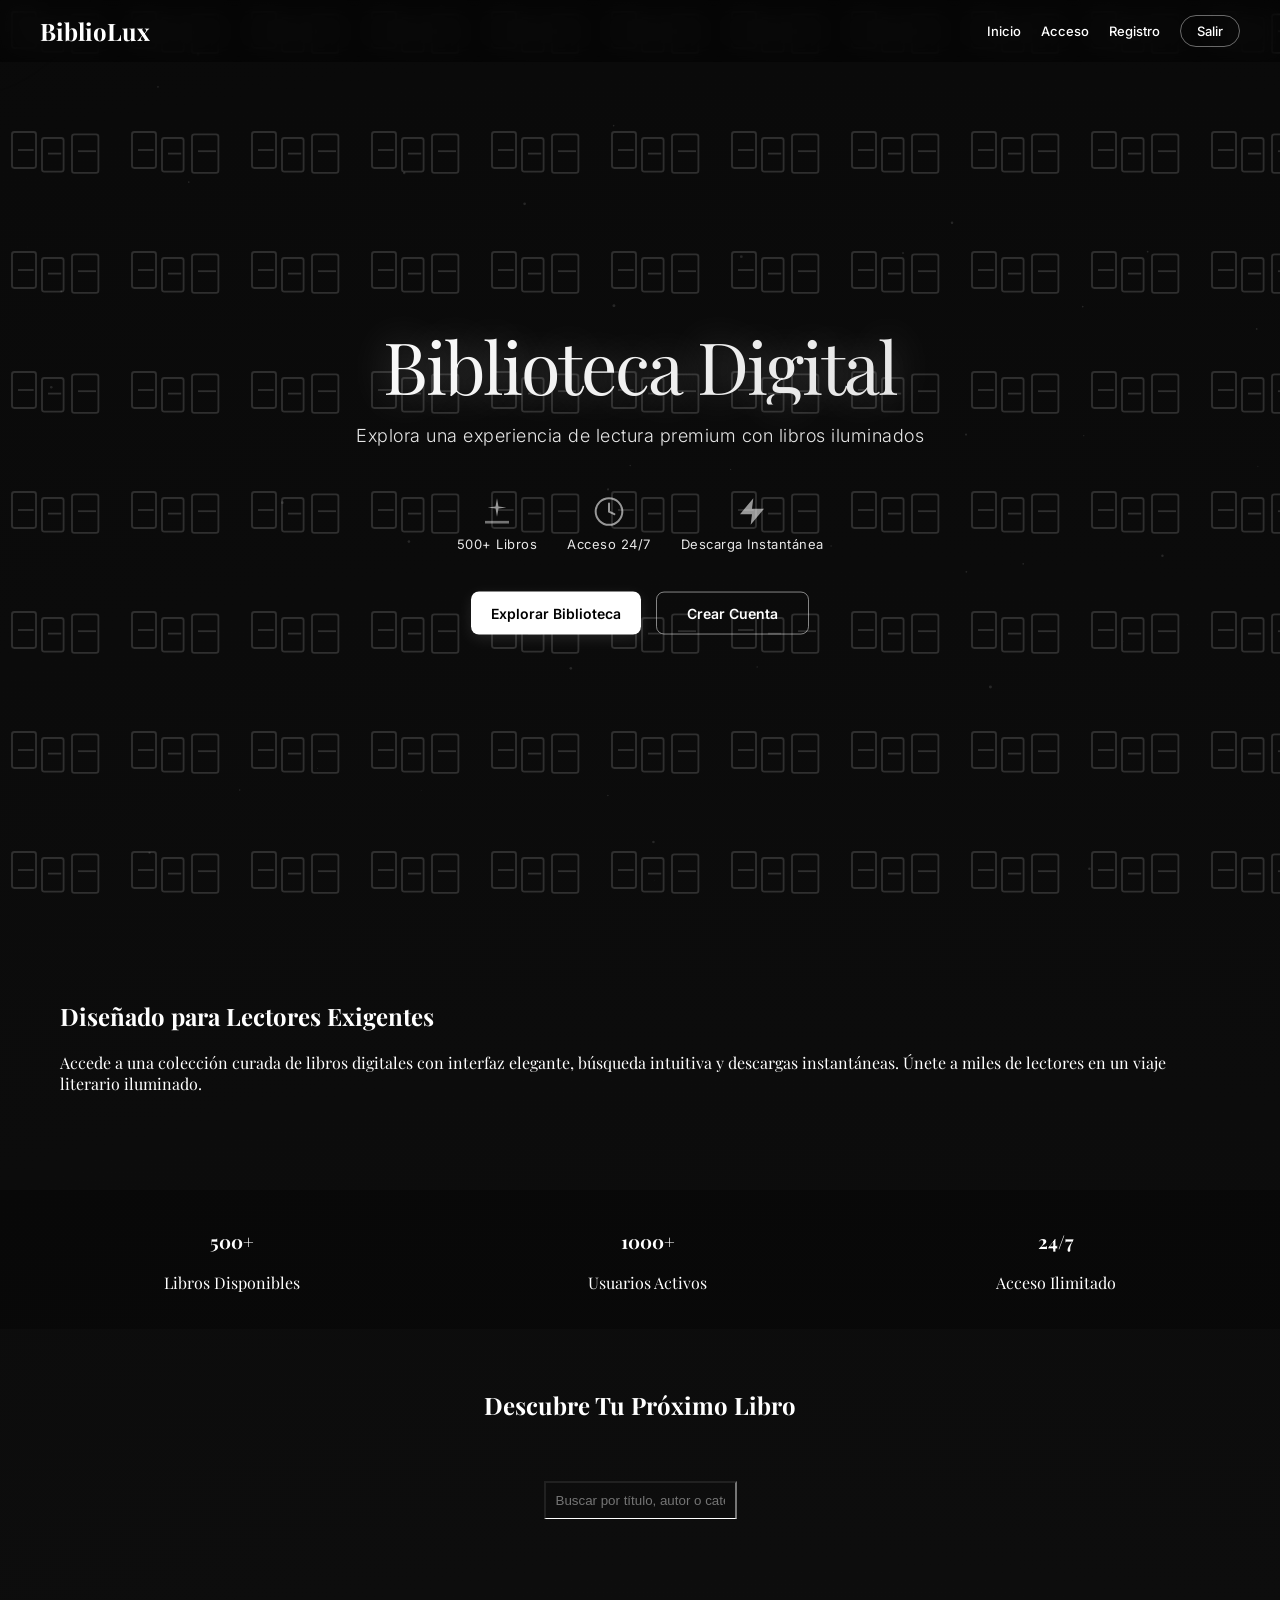
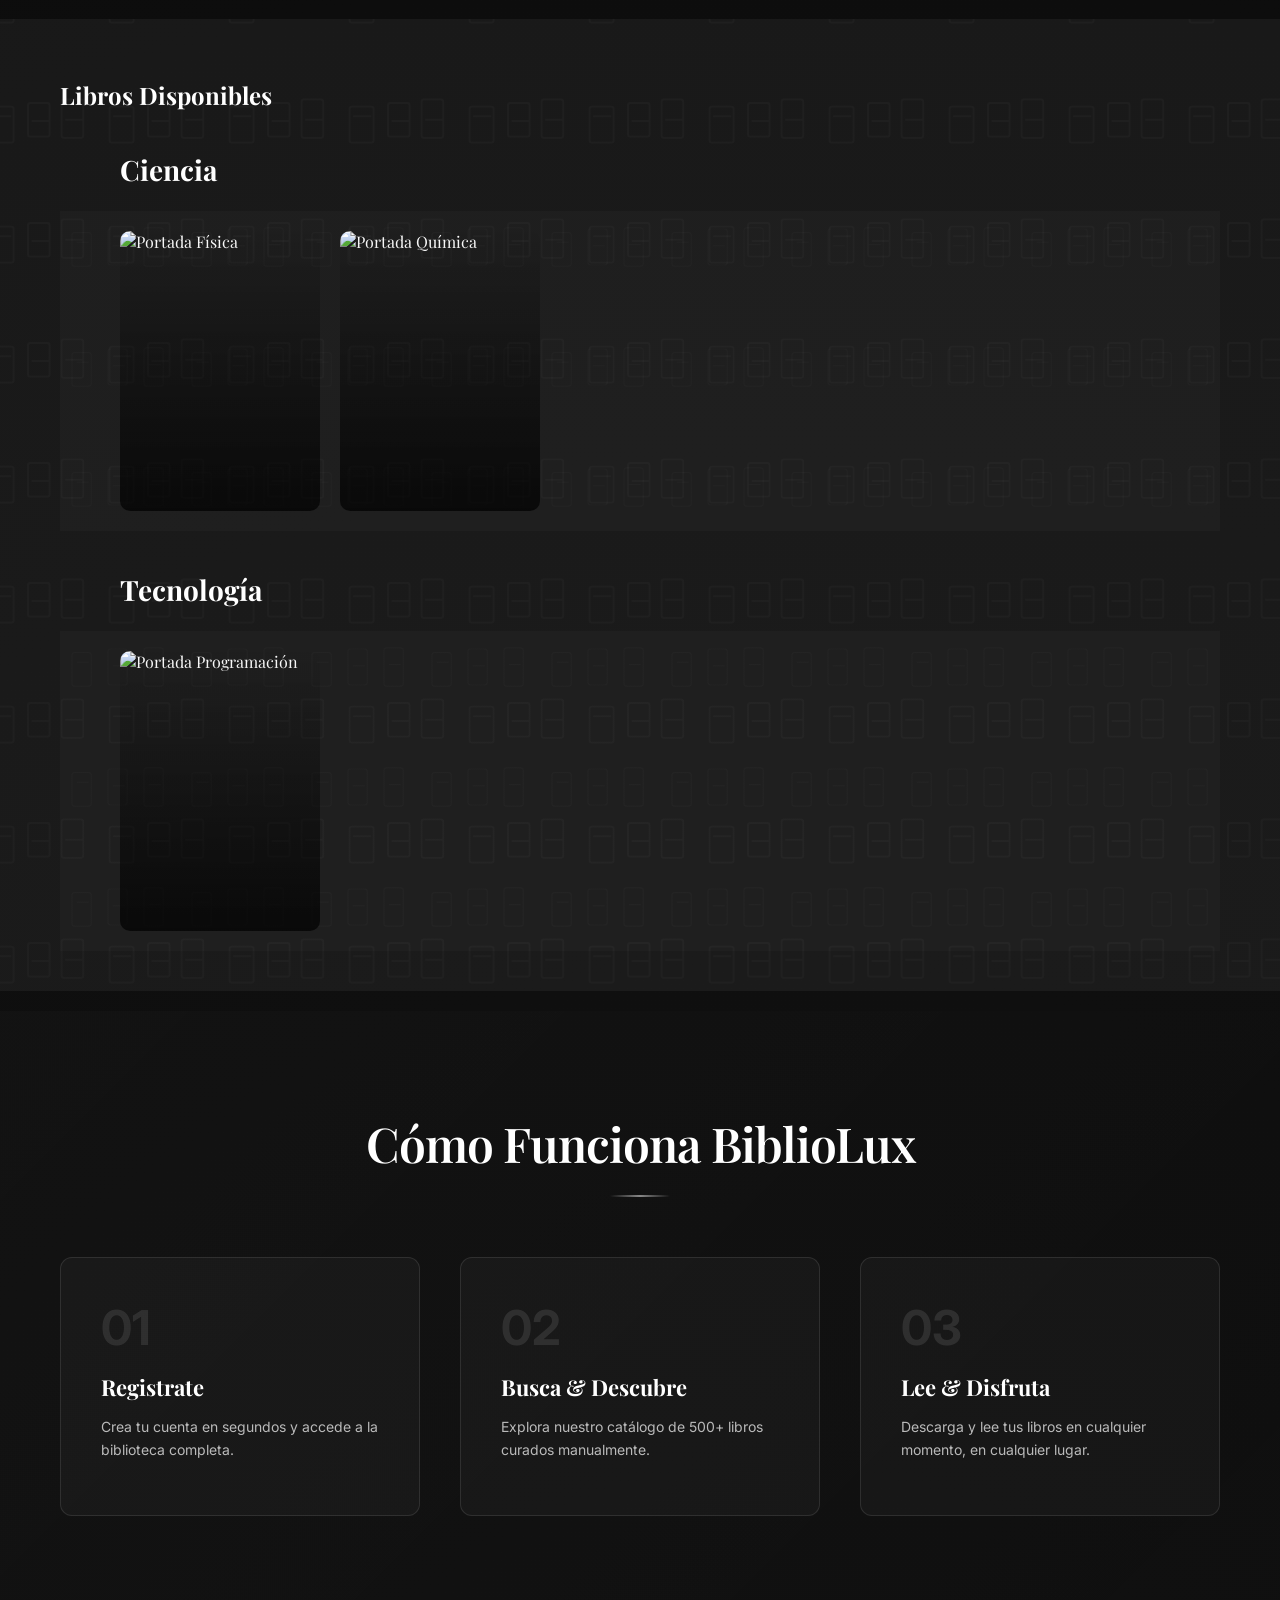
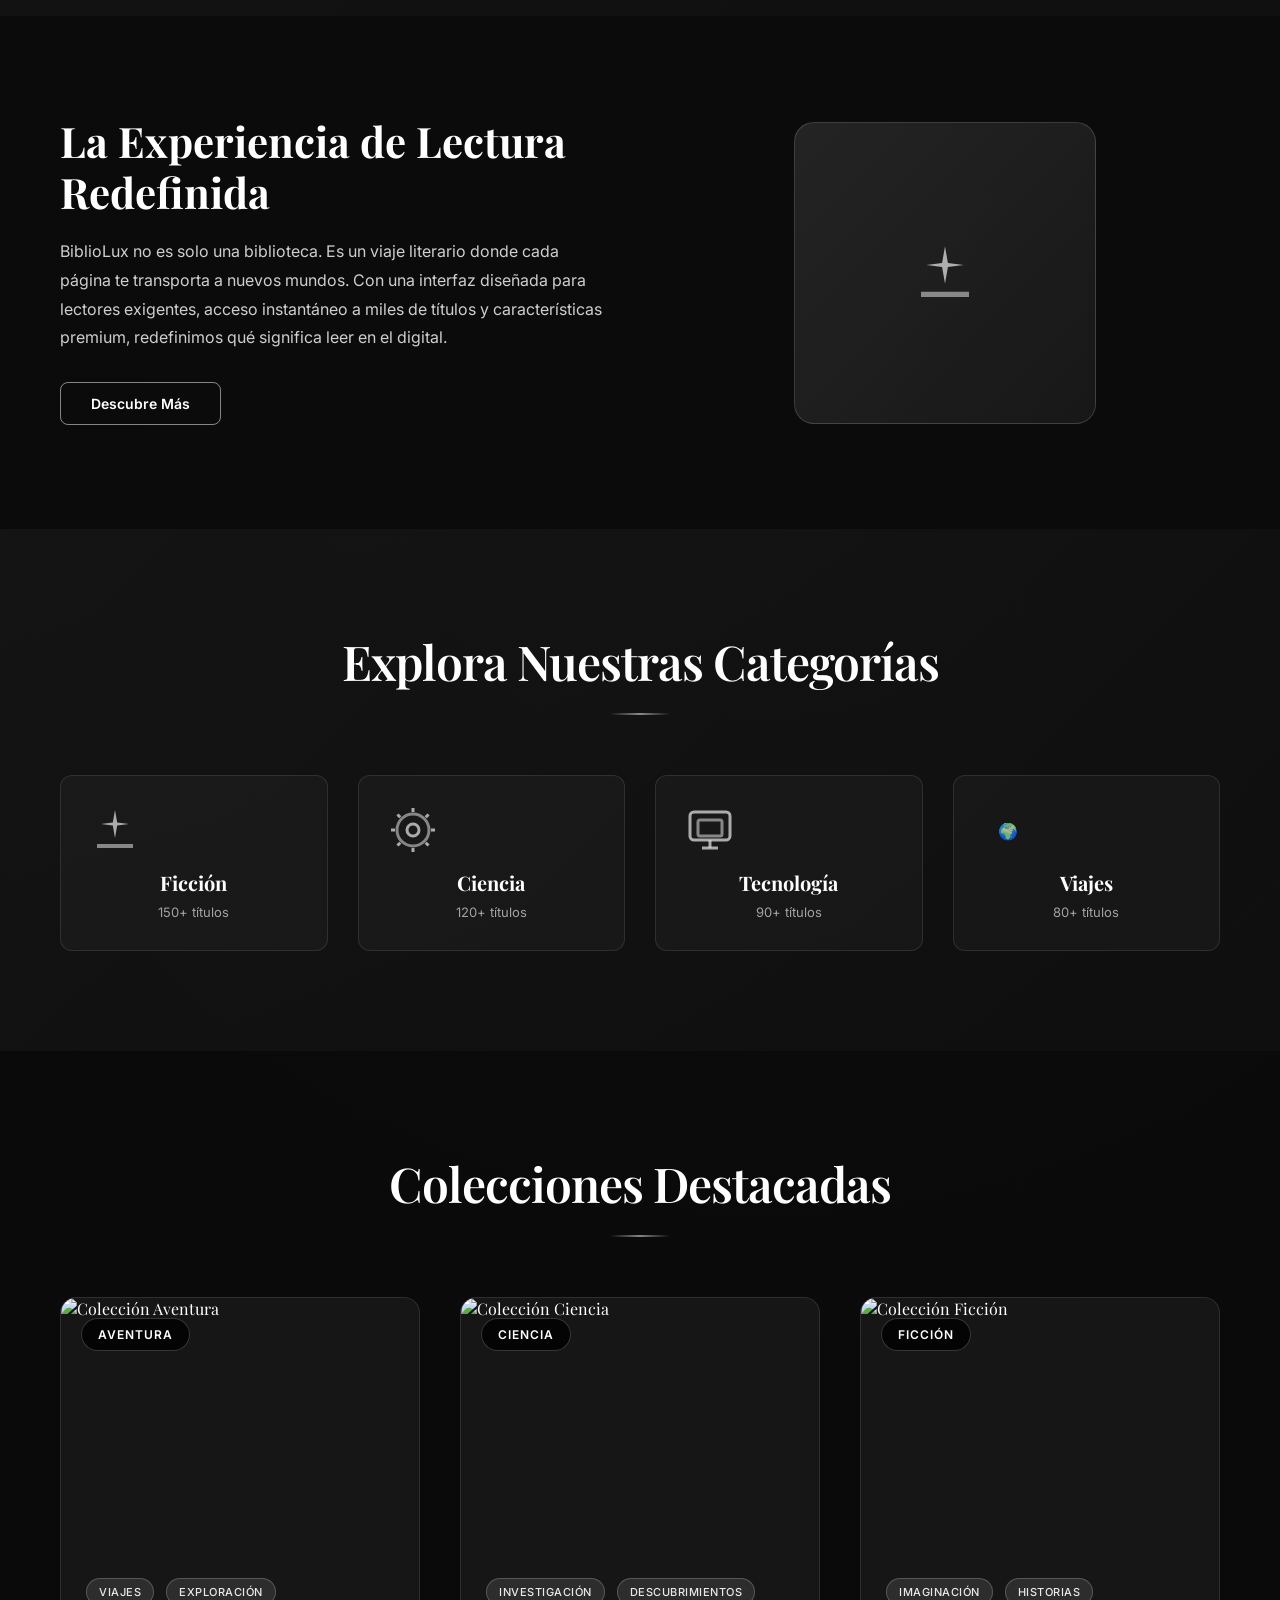
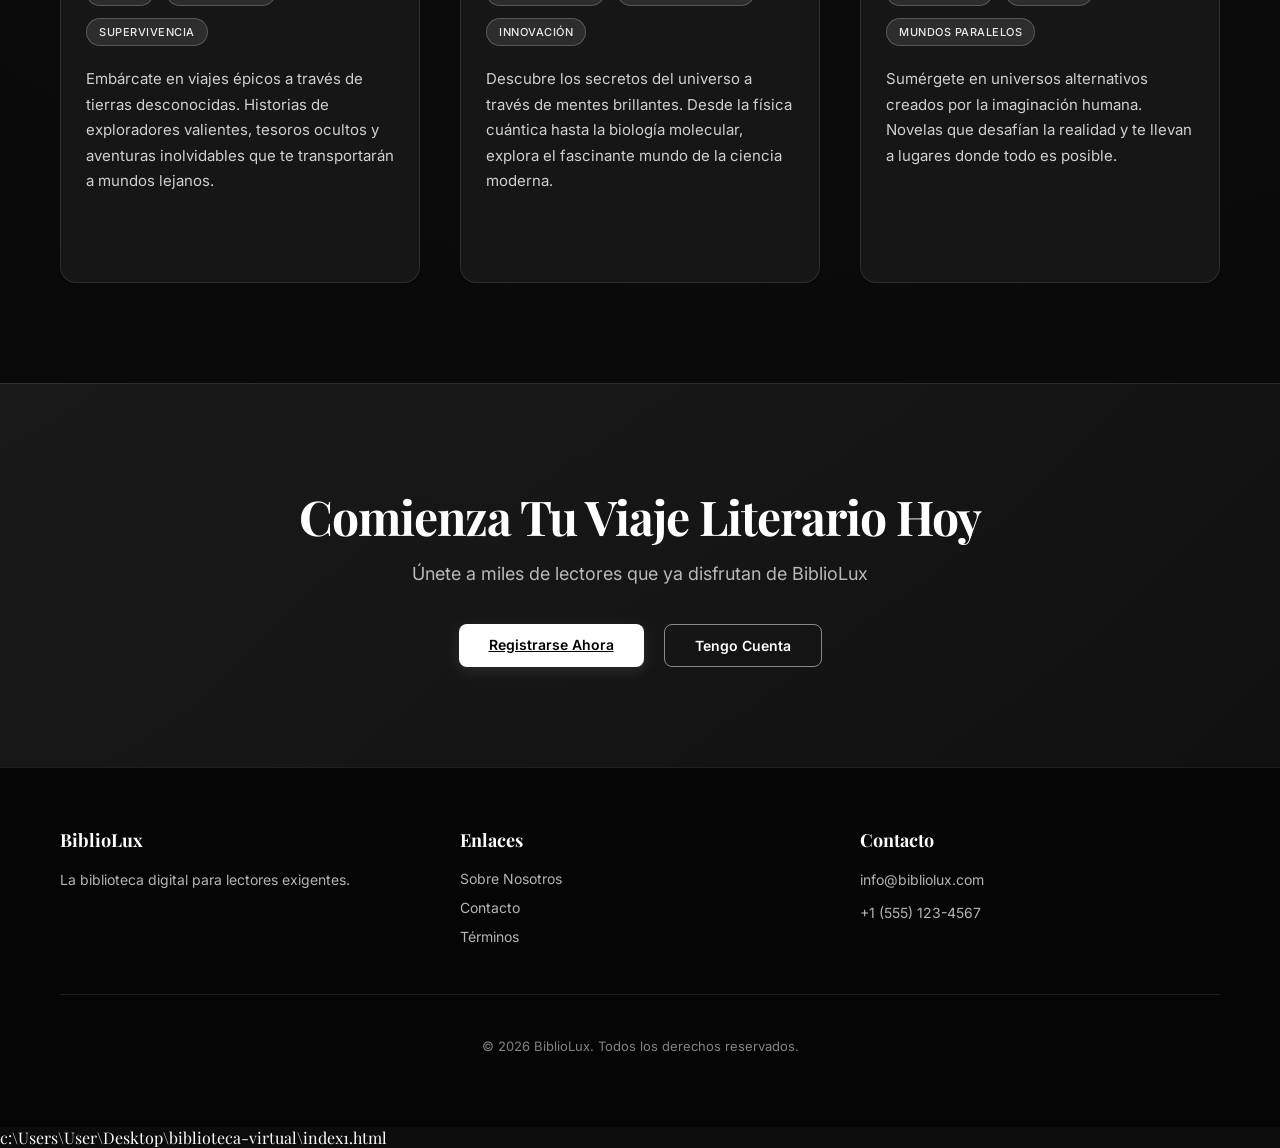
==== index.html @ e004638d "Primera versión de Bibliolux" ====
<!DOCTYPE html>
<html lang="es">
<head>
<meta charset="UTF-8">
<title>BiblioLux - Versión Alterna</title>
<link href="https://fonts.googleapis.com/css2?family=Playfair+Display:wght@400;600&family=Inter:wght@300;400;500&display=swap" rel="stylesheet">
<link rel="stylesheet" href="estilos.css">
<style>
/* Additional styles for tooltips and new elements */
.tooltip {
    position: relative;
    display: inline-block;
}
.tooltip .tooltiptext {
    visibility: hidden;
    width: 300px;
    background-color: rgba(0,0,0,0.8);
    color: #fff;
    text-align: center;
    border-radius: 6px;
    padding: 5px 10px;
    position: absolute;
    z-index: 1;
    bottom: 125%;
    left: 50%;
    margin-left: -150px;
    opacity: 0;
    transition: opacity 0.3s;
}
.tooltip:hover .tooltiptext {
    visibility: visible;
    opacity: 1;
}
.featured-books {
    position: relative;
    padding: 40px 60px;
    background: rgba(255,255,255,0.05);
    margin: 20px 0;
    overflow: hidden;
}

.featured-books::before {
    content: "";
    position: absolute;
    inset: 0;
    background-image: url('data:image/svg+xml,<svg xmlns="http://www.w3.org/2000/svg" width="100" height="100"><g opacity="0.14" fill="none" stroke="%23ffffff" stroke-width="1.5"><rect x="8" y="18" width="20" height="30" rx="2"/><rect x="40" y="15" width="18" height="28" rx="2"/><rect x="68" y="12" width="18" height="32" rx="2"/><line x1="11" y1="26" x2="26" y2="26"/><line x1="43" y1="30" x2="58" y2="30"/><line x1="71" y1="29" x2="86" y2="29"/></g></svg>');
    background-size: 120px 120px;
    background-repeat: repeat;
    background-position: center;
    filter: grayscale(100%) opacity(0.18);
    pointer-events: none;
    z-index: 0;
}

.featured-books > * {
    position: relative;
    z-index: 1;
}

.stats {
    display: flex;
    justify-content: space-around;
    padding: 20px;
    background: rgba(0,0,0,0.3);
}
.stat-item {
    text-align: center;
}
.search-section {
    padding: 40px 60px;
    text-align: center;
}
.empty-state {
    text-align: center;
    padding: 40px;
    color: #ccc;
}
</style>
</head>
<body>
    <canvas id="particles"></canvas>
    <div id="glow"></div>

    <!-- SIDEBAR IZQUIERDO -->
    <aside class="sidebar" title="Sidebar: Quick access panel for additional information and navigation. Provides easy access to key features without cluttering main content.">
        <div class="sidebar-content">
            <div class="sidebar-section">
                <h3>Información</h3>
                <ul>
                    <li><a href="#about">Sobre BiblioLux</a></li>
                    <li><a href="#categories">Categorías</a></li>
                    <li><a href="#contact">Contacto</a></li>
                </ul>
            </div>
            <div class="sidebar-section">
                <h3>Acceso Rápido</h3>
                <ul>
                    <li><a href="login.html">Iniciar Sesión</a></li>
                    <li><a href="registro.html">Registrarse</a></li>
                    <li><a href="#favorites">Mis Favoritos</a></li>
                </ul>
            </div>
            <div class="sidebar-section">
                <h3>Estadísticas</h3>
                <div class="sidebar-stats">
                    <div class="stat-mini">
                        <span class="stat-number">500+</span>
                        <span class="stat-label">Libros</span>
                    </div>
                    <div class="stat-mini">
                        <span class="stat-number">1000+</span>
                        <span class="stat-label">Usuarios</span>
                    </div>
                </div>
            </div>
        </div>
    </aside>

    <nav class="navbar" title="Navbar: Fixed navigation with blur effect for modern feel, ensuring easy access to key pages without cluttering the main content.">
        <h2>BiblioLux</h2>
        <div>
            <span id="usuarioActivo"></span>
            <a href="index1.html">Inicio</a>
            <a href="login.html">Acceso</a>
            <a href="registro.html">Registro</a>
            <button onclick="cerrarSesion()">Salir</button>
        </div>
    </nav>

    <section class="hero" title="Hero Section: Immersive video background with clear CTA to guide users downward, creating emotional connection and encouraging exploration. The dark theme evokes mystery and focus, aligning with 'book light' concept.">
        <video autoplay muted loop class="video-bg">
            <source src="https://cdn.coverr.co/videos/coverr-library-books-1573/1080p.mp4">
        </video>
        <div class="hero-content">
            <h1>Biblioteca Digital</h1>
            <p>Explora una experiencia de lectura premium con libros iluminados</p>
            
            <div class="hero-features">
                <div class="feature-item">
                    <div class="feature-icon">
                        <svg width="32" height="32" viewBox="0 0 24 24" fill="none" xmlns="http://www.w3.org/2000/svg">
                            <path d="M12 2L13.09 8.26L19 9L13.09 9.74L12 16L10.91 9.74L5 9L10.91 8.26L12 2Z" fill="white" opacity="0.8"/>
                            <path d="M3 21V19H21V21H3Z" fill="white" opacity="0.6"/>
                        </svg>
                    </div>
                    <span class="feature-text">500+ Libros</span>
                </div>
                <div class="feature-item">
                    <div class="feature-icon">
                        <svg width="32" height="32" viewBox="0 0 24 24" fill="none" xmlns="http://www.w3.org/2000/svg">
                            <circle cx="12" cy="12" r="10" stroke="white" stroke-width="1.5" opacity="0.8"/>
                            <path d="M12 6V12L16 14" stroke="white" stroke-width="1.5" stroke-linecap="round" opacity="0.8"/>
                        </svg>
                    </div>
                    <span class="feature-text">Acceso 24/7</span>
                </div>
                <div class="feature-item">
                    <div class="feature-icon">
                        <svg width="32" height="32" viewBox="0 0 24 24" fill="none" xmlns="http://www.w3.org/2000/svg">
                            <path d="M13 2L3 14H12L11 22L21 10H12L13 2Z" fill="white" opacity="0.8"/>
                        </svg>
                    </div>
                    <span class="feature-text">Descarga Instantánea</span>
                </div>
            </div>
            
            <div class="hero-actions">
                <button class="btn-primary" onclick="document.querySelector('.search-section').scrollIntoView()">Explorar Biblioteca</button>
                <a href="registro.html" class="btn-secondary">Crear Cuenta</a>
            </div>
        </div>
    </section>

    <section class="info" title="Info Section: Concise overview with benefits, using whitespace for readability. Helps users understand value proposition quickly, reducing decision friction.">
        <h2>Diseñado para Lectores Exigentes</h2>
        <p>Accede a una colección curada de libros digitales con interfaz elegante, búsqueda intuitiva y descargas instantáneas. Únete a miles de lectores en un viaje literario iluminado.</p>
    </section>

    <section class="stats" title="Stats Section: Social proof with numbers builds trust and community feel. Visual counters make the site feel active and populated, countering emptiness.">
        <div class="stat-item">
            <h3>500+</h3>
            <p>Libros Disponibles</p>
        </div>
        <div class="stat-item">
            <h3>1000+</h3>
            <p>Usuarios Activos</p>
        </div>
        <div class="stat-item">
            <h3>24/7</h3>
            <p>Acceso Ilimitado</p>
        </div>
    </section>

    <section class="search-section" title="Search Section: Prominent, centered search with placeholder encourages interaction. Real-time filtering provides immediate feedback, improving usability.">
        <h2>Descubre Tu Próximo Libro</h2>
        <input type="text" id="buscador" placeholder="Buscar por título, autor o categoría..." onkeyup="buscarLibro()">
    </section>

    <section class="featured-books" title="Featured Books: The library section is loaded dynamically, so no static cards are needed.">
        <h2>Libros Disponibles</h2>
        <div id="contenedorCategorias"></div>
    </section>

    <!-- SECCIÓN: CÓMO FUNCIONA -->
    <section class="section-how-it-works">
        <div class="section-header">
            <h2>Cómo Funciona BiblioLux</h2>
            <div class="header-line"></div>
        </div>
        <div class="steps-grid">
            <div class="step-card">
                <div class="step-number">01</div>
                <h3>Registrate</h3>
                <p>Crea tu cuenta en segundos y accede a la biblioteca completa.</p>
            </div>
            <div class="step-card">
                <div class="step-number">02</div>
                <h3>Busca & Descubre</h3>
                <p>Explora nuestro catálogo de 500+ libros curados manualmente.</p>
            </div>
            <div class="step-card">
                <div class="step-number">03</div>
                <h3>Lee & Disfruta</h3>
                <p>Descarga y lee tus libros en cualquier momento, en cualquier lugar.</p>
            </div>
        </div>
    </section>

    <!-- SECCIÓN: DESTACADO -->
    <section class="section-showcase">
        <div class="showcase-content">
            <div class="showcase-text">
                <h2>La Experiencia de Lectura Redefinida</h2>
                <p>BiblioLux no es solo una biblioteca. Es un viaje literario donde cada página te transporta a nuevos mundos. Con una interfaz diseñada para lectores exigentes, acceso instantáneo a miles de títulos y características premium, redefinimos qué significa leer en el digital.</p>
                <a href="registro.html" class="btn-secondary">Descubre Más</a>
            </div>
            <div class="showcase-visual">
                <div class="visual-card">
                    <svg width="64" height="64" viewBox="0 0 24 24" fill="none" xmlns="http://www.w3.org/2000/svg">
                        <path d="M12 2L13.09 8.26L19 9L13.09 9.74L12 16L10.91 9.74L5 9L10.91 8.26L12 2Z" fill="white" opacity="0.8"/>
                        <path d="M3 21V19H21V21H3Z" fill="white" opacity="0.6"/>
                    </svg>
                </div>
            </div>
        </div>
    </section>

    <!-- SECCIÓN: CATEGORÍAS DESTACADAS -->
    <section class="section-categories">
        <div class="section-header">
            <h2>Explora Nuestras Categorías</h2>
            <div class="header-line"></div>
        </div>
        <div class="categories-grid">
            <div class="category-card">
                <div class="category-icon">
                    <svg width="48" height="48" viewBox="0 0 24 24" fill="none" xmlns="http://www.w3.org/2000/svg">
                        <path d="M12 2L13.09 8.26L19 9L13.09 9.74L12 16L10.91 9.74L5 9L10.91 8.26L12 2Z" fill="white" opacity="0.8"/>
                        <path d="M3 21V19H21V21H3Z" fill="white" opacity="0.6"/>
                    </svg>
                </div>
                <h3>Ficción</h3>
                <p>150+ títulos</p>
            </div>
            <div class="category-card">
                <div class="category-icon">
                    <svg width="48" height="48" viewBox="0 0 24 24" fill="none" xmlns="http://www.w3.org/2000/svg">
                        <circle cx="12" cy="12" r="3" stroke="white" stroke-width="1.5" opacity="0.8"/>
                        <path d="M12 1V3M12 21V23M4.22 4.22L5.64 5.64M18.36 18.36L19.78 19.78M1 12H3M21 12H23M4.22 19.78L5.64 18.36M18.36 5.64L19.78 4.22" stroke="white" stroke-width="1.5" opacity="0.8"/>
                        <circle cx="12" cy="12" r="8" stroke="white" stroke-width="1.5" opacity="0.6"/>
                    </svg>
                </div>
                <h3>Ciencia</h3>
                <p>120+ títulos</p>
            </div>
            <div class="category-card">
                <div class="category-icon">
                    <svg width="48" height="48" viewBox="0 0 24 24" fill="none" xmlns="http://www.w3.org/2000/svg">
                        <rect x="2" y="3" width="20" height="14" rx="2" stroke="white" stroke-width="1.5" opacity="0.8"/>
                        <line x1="8" y1="21" x2="16" y2="21" stroke="white" stroke-width="1.5" opacity="0.8"/>
                        <line x1="12" y1="17" x2="12" y2="21" stroke="white" stroke-width="1.5" opacity="0.8"/>
                        <rect x="6" y="7" width="12" height="8" rx="1" stroke="white" stroke-width="1.5" opacity="0.6"/>
                    </svg>
                </div>
                <h3>Tecnología</h3>
                <p>90+ títulos</p>
            </div>
            <div class="category-card">
                <div class="category-icon">🌍</div>
                <h3>Viajes</h3>
                <p>80+ títulos</p>
            </div>
        </div>
    </section>

    <!-- SECCIÓN: COLECCIONES DESTACADAS -->
    <section class="section-collections">
        <div class="section-header">
            <h2>Colecciones Destacadas</h2>
            <div class="header-line"></div>
        </div>
        <div class="collections-grid">
            <!-- COLECCIÓN AVENTURA -->
            <div class="collection-card">
                <div class="collection-image">
                    <img src="https://images.unsplash.com/photo-1506905925346-21bda4d32df4?w=400&h=300&fit=crop&grayscale" alt="Colección Aventura">
                    <div class="collection-chip">Aventura</div>
                </div>
                <div class="collection-info">
                    <div class="collection-features">
                        <span class="feature-tag">Viajes</span>
                        <span class="feature-tag">Exploración</span>
                        <span class="feature-tag">Supervivencia</span>
                    </div>
                    <p class="collection-description">Embárcate en viajes épicos a través de tierras desconocidas. Historias de exploradores valientes, tesoros ocultos y aventuras inolvidables que te transportarán a mundos lejanos.</p>
                    <a href="#" class="collection-explore">Explora →</a>
                </div>
            </div>

            <!-- COLECCIÓN CIENCIA -->
            <div class="collection-card">
                <div class="collection-image">
                    <img src="https://images.unsplash.com/photo-1532094349884-543bc11b234d?w=400&h=300&fit=crop&grayscale" alt="Colección Ciencia">
                    <div class="collection-chip">Ciencia</div>
                </div>
                <div class="collection-info">
                    <div class="collection-features">
                        <span class="feature-tag">Investigación</span>
                        <span class="feature-tag">Descubrimientos</span>
                        <span class="feature-tag">Innovación</span>
                    </div>
                    <p class="collection-description">Descubre los secretos del universo a través de mentes brillantes. Desde la física cuántica hasta la biología molecular, explora el fascinante mundo de la ciencia moderna.</p>
                    <a href="#" class="collection-explore">Explora →</a>
                </div>
            </div>

            <!-- COLECCIÓN FICCIÓN -->
            <div class="collection-card">
                <div class="collection-image">
                    <img src="https://images.unsplash.com/photo-1481627834876-b7833e8f5570?w=400&h=300&fit=crop&grayscale" alt="Colección Ficción">
                    <div class="collection-chip">Ficción</div>
                </div>
                <div class="collection-info">
                    <div class="collection-features">
                        <span class="feature-tag">Imaginación</span>
                        <span class="feature-tag">Historias</span>
                        <span class="feature-tag">Mundos Paralelos</span>
                    </div>
                    <p class="collection-description">Sumérgete en universos alternativos creados por la imaginación humana. Novelas que desafían la realidad y te llevan a lugares donde todo es posible.</p>
                    <a href="#" class="collection-explore">Explora →</a>
                </div>
            </div>
        </div>
    </section>

    <!-- SECCIÓN: CTA FINAL -->
    <section class="section-final-cta">
        <div class="cta-content">
            <h2>Comienza Tu Viaje Literario Hoy</h2>
            <p>Únete a miles de lectores que ya disfrutan de BiblioLux</p>
            <div class="cta-buttons">
                <a href="registro.html" class="btn-primary">Registrarse Ahora</a>
                <a href="login.html" class="btn-secondary">Tengo Cuenta</a>
            </div>
        </div>
    </section>

    <!-- FOOTER -->
    <footer class="footer">
        <div class="footer-content">
            <div class="footer-section">
                <h3>BiblioLux</h3>
                <p>La biblioteca digital para lectores exigentes.</p>
            </div>
            <div class="footer-section">
                <h4>Enlaces</h4>
                <ul>
                    <li><a href="#about">Sobre Nosotros</a></li>
                    <li><a href="#contact">Contacto</a></li>
                    <li><a href="#terms">Términos</a></li>
                </ul>
            </div>
            <div class="footer-section">
                <h4>Contacto</h4>
                <p>info@bibliolux.com</p>
                <p>+1 (555) 123-4567</p>
            </div>
        </div>
        <div class="footer-bottom">
            <p>&copy; 2026 BiblioLux. Todos los derechos reservados.</p>
        </div>
    </footer>

    <script src="script.js"></script>
</body>
</html></content>
<parameter name="filePath">c:\Users\User\Desktop\biblioteca-virtual\index1.html
---- estilos.css ----
body {
    margin: 0;
    background: #000;
    color: white;
    font-family: "Playfair Display", serif;
}

/* NAV */
.navbar {
    position: fixed;
    width: 100%;
    padding: 15px 40px;
    display: flex;
    justify-content: space-between;
    align-items: center;
    background: rgba(0,0,0,0.5);
    backdrop-filter: blur(10px);
    box-sizing: border-box;
    z-index: 100;
}

.navbar h2 {
    margin: 0;
    flex-shrink: 0;
}

.navbar > div {
    display: flex;
    gap: 20px;
    align-items: center;
    flex-wrap: wrap;
    justify-content: flex-end;
}

/* Estilos para enlaces en navbar */
.navbar a {
    position: relative;
    color: white;
    text-decoration: none;
    font-size: 13px;
    font-weight: 500;
    font-family: "Inter", sans-serif;
    transition: color 0.3s ease;
    white-space: nowrap;
}

.navbar a::after {
    content: "";
    position: absolute;
    bottom: -5px;
    left: 0;
    width: 0;
    height: 1.5px;
    background: rgba(255, 255, 255, 0.8);
    transition: width 0.3s ease;
}

.navbar a:hover {
    color: #e0e0e0;
}

.navbar a:hover::after {
    width: 100%;
}

/* Estilos para botón en navbar */
.navbar button {
    position: relative;
    padding: 7px 16px;
    background: transparent;
    color: white;
    border: 1.5px solid rgba(255, 255, 255, 0.4);
    border-radius: 20px;
    font-size: 13px;
    font-weight: 500;
    font-family: "Inter", sans-serif;
    cursor: pointer;
    transition: all 0.3s ease;
    overflow: hidden;
    white-space: nowrap;
    flex-shrink: 0;
}

.navbar button::before {
    content: "";
    position: absolute;
    inset: 0;
    background: rgba(255, 255, 255, 0.08);
    transform: scaleX(0);
    transform-origin: left;
    transition: transform 0.3s ease;
    z-index: -1;
}

.navbar button:hover {
    border-color: rgba(255, 255, 255, 0.8);
    color: #fff;
    box-shadow: 0 0 15px rgba(255, 255, 255, 0.15);
}

.navbar button:hover::before {
    transform: scaleX(1);
}

.navbar button:active {
    transform: scale(0.97);
}

/* HERO */
.hero {
    height: 100vh;
    position: relative;
    overflow: hidden;
}

.hero::before {
    content: "";
    position: absolute;
    inset: 0;
    background-image: 
        url('data:image/svg+xml,<svg xmlns="http://www.w3.org/2000/svg" width="100" height="100"><g opacity="0.15" fill="none" stroke="%23ffffff" stroke-width="1.5"><rect x="10" y="10" width="20" height="30" rx="2"/><rect x="35" y="15" width="18" height="28" rx="2"/><rect x="60" y="12" width="22" height="32" rx="2"/><line x1="15" y1="25" x2="28" y2="25"/><line x1="40" y1="28" x2="51" y2="28"/><line x1="65" y1="26" x2="80" y2="26"/></g></svg>');
    background-size: 120px 120px;
    background-repeat: repeat;
    background-attachment: fixed;
    background-position: 0 0;
    pointer-events: none;
    z-index: 1;
}

.video-bg {
    width: 100%;
    height: 100%;
    object-fit: cover;
    position: relative;
    z-index: 2;
}

.hero-content {
    position: absolute;
    top: 50%;
    left: 50%;
    transform: translate(-50%, -50%);
    z-index: 3;
    text-align: center;
    width: 100%;
    max-width: 800px;
}

.hero-content h1 {
    font-size: 72px;
    font-weight: 300;
    font-family: "Playfair Display", serif;
    letter-spacing: -2px;
    line-height: 1.1;
    margin-bottom: 20px;
    background: linear-gradient(135deg, #ffffff 0%, #e0e0e0 100%);
    -webkit-background-clip: text;
    -webkit-text-fill-color: transparent;
    background-clip: text;
    text-shadow: 0 0 40px rgba(255, 255, 255, 0.3);
}

.hero-content p {
    font-size: 18px;
    font-family: "Inter", sans-serif;
    font-weight: 300;
    color: rgba(255, 255, 255, 0.9);
    letter-spacing: 0.5px;
    margin-bottom: 50px;
}

/* CARACTERÍSTICAS DEL HERO */
.hero-features {
    display: flex;
    gap: 30px;
    margin: 40px 0;
    justify-content: center;
    flex-wrap: wrap;
}

.feature-item {
    display: flex;
    flex-direction: column;
    align-items: center;
    gap: 8px;
    opacity: 0.9;
    transition: all 0.3s ease;
}

.feature-item:hover {
    opacity: 1;
    transform: translateY(-3px);
}

.feature-icon {
    width: 32px;
    height: 32px;
    display: flex;
    align-items: center;
    justify-content: center;
    opacity: 0.8;
    transition: all 0.3s ease;
}

.feature-icon svg {
    width: 100%;
    height: 100%;
}

.feature-text {
    font-size: 13px;
    font-family: "Inter", sans-serif;
    letter-spacing: 0.5px;
    white-space: nowrap;
}

/* ACCIONES DEL HERO */
.hero-actions {
    display: flex;
    gap: 15px;
    margin-top: 35px;
    justify-content: center;
    flex-wrap: wrap;
}

.btn-primary {
    position: relative;
    padding: 12px 30px;
    background: white;
    color: #000;
    border: none;
    border-radius: 8px;
    font-size: 14px;
    font-weight: 600;
    font-family: "Inter", sans-serif;
    cursor: pointer;
    transition: all 0.3s ease;
    overflow: hidden;
    box-shadow: 0 4px 15px rgba(255, 255, 255, 0.1);
}

.btn-primary::before {
    content: "";
    position: absolute;
    inset: 0;
    background: rgba(0, 0, 0, 0.05);
    transform: translateY(100%);
    transition: transform 0.3s ease;
    z-index: -1;
}

.btn-primary:hover {
    transform: translateY(-2px);
    box-shadow: 0 6px 20px rgba(255, 255, 255, 0.15);
}

.btn-primary:hover::before {
    transform: translateY(0);
}

.btn-primary:active {
    transform: translateY(0);
}

.btn-secondary {
    position: relative;
    padding: 12px 30px;
    background: transparent;
    color: white;
    border: 1.5px solid rgba(255, 255, 255, 0.5);
    border-radius: 8px;
    font-size: 14px;
    font-weight: 600;
    font-family: "Inter", sans-serif;
    text-decoration: none;
    cursor: pointer;
    transition: all 0.3s ease;
    overflow: hidden;
    display: inline-block;
}

.btn-secondary::before {
    content: "";
    position: absolute;
    inset: 0;
    background: rgba(255, 255, 255, 0.08);
    transform: scaleX(0);
    transform-origin: left;
    transition: transform 0.3s ease;
    z-index: -1;
}

.btn-secondary:hover {
    border-color: rgba(255, 255, 255, 0.9);
    color: #fff;
    box-shadow: 0 0 15px rgba(255, 255, 255, 0.15);
}

.btn-secondary:hover::before {
    transform: scaleX(1);
}

.btn-secondary:active {
    transform: scale(0.97);
}

.hero-content button {
    padding: 10px 20px;
    background: white;
    border: none;
}

/* INFO */
.info {
    padding: 80px 60px;
    position: relative;
    overflow: hidden;
}

.info::before {
    content: "";
    position: absolute;
    inset: 0;
    background-image: url('https://images.unsplash.com/photo-1454165804606-c3d57bc86b40?w=1200&h=800&fit=crop');
    background-size: cover;
    background-position: center;
    background-attachment: fixed;
    filter: grayscale(100%) opacity(0.08);
    pointer-events: none;
    z-index: 0;
}

.info > * {
    position: relative;
    z-index: 1;
}

/* BUSCADOR */
#buscador {
    margin: 40px;
    padding: 10px;
    background: none;
    border-bottom: 1px solid white;
    color: white;
}

/* FILAS */
.fila {
    display: flex;
    gap: 24px;
    padding: 20px 60px;
    overflow-x: auto;
    scroll-behavior: smooth;
    scrollbar-width: thin;
    scrollbar-color: rgba(255, 255, 255, 0.3) transparent;
    align-items: flex-start;
}

.fila::-webkit-scrollbar {
    height: 4px;
}

.fila::-webkit-scrollbar-track {
    background: transparent;
}

.fila::-webkit-scrollbar-thumb {
    background: rgba(255, 255, 255, 0.3);
    border-radius: 2px;
}

.fila::-webkit-scrollbar-thumb:hover {
    background: rgba(255, 255, 255, 0.5);
}

/* LIBROS */
.libro {
    width: 180px;
    height: 260px;
    position: relative;
    transition: 0.4s;
}

.libro img {
    width: 100%;
    height: 100%;
    object-fit: cover;
}

.libro:hover {
    transform: scale(1.2);
}

.info-libro {
    position: absolute;
    bottom: 10px;
    left: 10px;
    opacity: 0;
}

.libro:hover .info-libro {
    opacity: 1;
}

/* LOGIN */
.auth-body {
    display: flex;
    justify-content: center;
    align-items: center;
    height: 100vh;
}

.auth-box {
    width: 300px;
}

.auth-box input {
    width: 100%;
    margin: 10px 0;
    padding: 10px;
}
body {
    background: radial-gradient(circle at 30% 30%, #111, #000);
    background-size: 200% 200%;
    animation: fondo 20s infinite alternate;
}

@keyframes fondo {
    0% { background-position: 0% 50%; }
    100% { background-position: 100% 50%; }
}
.reveal {
    opacity: 0;
    transform: translateY(40px);
    transition: 1s;
}

.reveal.active {
    opacity: 1;
    transform: translateY(0);
}
.libro {
    border-radius: 12px;
    overflow: hidden;
}

.libro::after {
    content: "";
    position: absolute;
    inset: 0;
    background: linear-gradient(to top, rgba(0,0,0,0.7), transparent);
}

.fila:hover .libro {
    opacity: 0.4;
}

.fila .libro:hover {
    opacity: 1;
    transform: scale(1.2);
    z-index: 5;
}
#glow {
    position: fixed;
    width: 250px;
    height: 250px;
    border-radius: 50%;
    background: radial-gradient(circle at 30% 30%, rgba(255,255,255,0.08), rgba(255,255,255,0.02), transparent 70%);
    pointer-events: none;
    transform: translate(-50%, -50%);
    filter: blur(40px);
    opacity: 0.6;
    transition: opacity 0.3s ease;
}
#particles {
    position: fixed;
    width: 100%;
    height: 100%;
    z-index: 0;
}
/* ===== LIBROS ESTILO NETFLIX ===== */

/* TITULOS */
#contenedorCategorias h2 {
    margin-left: 60px;
    margin-top: 40px;
    font-size: 28px;
}

/* FILAS */
.fila {
    position: relative;
    display: flex;
    gap: 20px;
    padding: 20px 60px;
    overflow-x: auto;
    background: rgba(255,255,255,0.02);
}

.fila::before {
    content: "";
    position: absolute;
    inset: 0;
    background-image: url('data:image/svg+xml,<svg xmlns="http://www.w3.org/2000/svg" width="100" height="100"><g opacity="0.1" fill="none" stroke="%23ffffff" stroke-width="1"><rect x="10" y="18" width="16" height="28" rx="2"/><rect x="40" y="15" width="16" height="30" rx="2"/><rect x="70" y="14" width="16" height="32" rx="2"/><line x1="14" y1="26" x2="24" y2="26"/><line x1="44" y1="29" x2="54" y2="29"/><line x1="74" y1="28" x2="84" y2="28"/></g></svg>');
    background-size: 120px 120px;
    background-repeat: repeat;
    filter: grayscale(100%) opacity(0.2);
    z-index: 0;
    pointer-events: none;
}

.fila > * {
    position: relative;
    z-index: 1;
}

/* LIBRO */
.libro {
    width: 200px;
    height: 280px;
    position: relative;
    border-radius: 10px;
    overflow: hidden;
    flex-shrink: 0;
    transition: 0.3s;
}

/* IMAGEN */
.libro img {
    width: 100%;
    height: 100%;
    object-fit: cover;
}

/* HOVER */
.libro:hover {
    transform: scale(1.1);
}

/* INFORMACIÓN */
.info-libro {
    position: absolute;
    bottom: 0;
    left: 0;
    right: 0;
    color: white;
    padding: 18px;
    background: linear-gradient(to top, rgba(0,0,0,0.92), rgba(0,0,0,0.65), transparent);
    opacity: 0;
    transition: opacity 0.3s ease;
    display: flex;
    flex-direction: column;
    gap: 10px;
}

.book-tags {
    display: flex;
    flex-wrap: wrap;
    gap: 8px;
}

.book-tag {
    display: inline-flex;
    align-items: center;
    justify-content: center;
    padding: 4px 8px;
    border-radius: 999px;
    background: rgba(255,255,255,0.08);
    border: 1px solid rgba(255,255,255,0.15);
    font-size: 9px;
    color: rgba(255,255,255,0.92);
    font-family: "Inter", sans-serif;
    text-transform: uppercase;
    letter-spacing: 0.12em;
}

.info-libro p {
    margin: 0;
    font-size: 13px;
    font-weight: 600;
    font-family: "Inter", sans-serif;
    letter-spacing: 0.5px;
    transition: transform 0.3s ease, color 0.3s ease;
}

.book-description {
    margin: 0;
    font-size: 10px;
    color: rgba(255,255,255,0.7);
    font-family: "Inter", sans-serif;
    line-height: 1.5;
}

.book-footer {
    display: flex;
    justify-content: space-between;
    align-items: center;
    gap: 12px;
}

.explore-label {
    opacity: 0;
    transform: translateX(10px);
    font-size: 10px;
    color: rgba(255,255,255,0.75);
    font-family: "Inter", sans-serif;
    font-weight: 600;
    letter-spacing: 0.1em;
    transition: opacity 0.3s ease, transform 0.3s ease;
}

.libro:hover .info-libro p {
    transform: translateY(-2px);
    color: #e0e0e0;
}

.libro:hover .info-libro {
    opacity: 1;
}

.libro:hover .explore-label {
    opacity: 1;
    transform: translateX(0);
}

/* BOTÓN DESCARGAR */
.info-libro a {
    position: relative;
    display: inline-block;
    color: white;
    font-size: 10px;
    font-weight: 600;
    font-family: "Inter", sans-serif;
    text-decoration: none;
    text-transform: uppercase;
    letter-spacing: 1px;
    padding: 5px 10px;
    border: 1px solid rgba(255, 255, 255, 0.5);
    border-radius: 15px;
    transition: all 0.3s ease;
    overflow: hidden;
}

.info-libro a::before {
    content: "";
    position: absolute;
    inset: 0;
    background: rgba(255, 255, 255, 0.1);
    transform: scaleX(0);
    transform-origin: left;
    transition: transform 0.3s ease;
    z-index: -1;
}

.info-libro a:hover {
    border-color: rgba(255, 255, 255, 0.9);
    color: #ffffff;
    box-shadow: 0 0 12px rgba(255, 255, 255, 0.2);
}

.info-libro a:hover::before {
    transform: scaleX(1);
}

/* EMPTY STATE SECTION */
.empty-state {
    text-align: center;
    padding: 60px 40px;
    color: #ccc;
}

.empty-state h3 {
    font-size: 28px;
    font-weight: 600;
    margin: 0 0 15px 0;
    color: white;
    font-family: "Playfair Display", serif;
}

.empty-state p {
    font-size: 16px;
    margin: 0 0 25px 0;
    color: #b0b0b0;
    font-family: "Inter", sans-serif;
    max-width: 500px;
    margin-left: auto;
    margin-right: auto;
}

.empty-state a {
    position: relative;
    display: inline-block;
    padding: 10px 24px;
    background: transparent;
    color: white;
    border: 1.5px solid rgba(255, 255, 255, 0.4);
    border-radius: 20px;
    font-size: 14px;
    font-weight: 600;
    font-family: "Inter", sans-serif;
    text-decoration: none;
    text-transform: capitalize;
    letter-spacing: 0.5px;
    cursor: pointer;
    transition: all 0.3s ease;
    overflow: hidden;
}

.empty-state a::before {
    content: "";
    position: absolute;
    inset: 0;
    background: rgba(255, 255, 255, 0.08);
    transform: scaleX(0);
    transform-origin: left;
    transition: transform 0.3s ease;
    z-index: -1;
}

.empty-state a:hover {
    border-color: rgba(255, 255, 255, 0.8);
    color: #fff;
    box-shadow: 0 0 15px rgba(255, 255, 255, 0.15);
}

.empty-state a:hover::before {
    transform: scaleX(1);
}

.empty-state a:active {
    transform: scale(0.97);
}

/* NAVBAR ARRIBA DE TODO */
.navbar {
    position: fixed;
    top: 0;
    width: 100%;
    z-index: 1000;
}

/* VIDEO NO BLOQUEA CLICKS */
.video-bg {
    pointer-events: none;
}

/* PARTÍCULAS NO BLOQUEAN */
#particles {
    pointer-events: none;
}

/* GLOW NO BLOQUEA */
#glow {
    pointer-events: none;
}
/* SIDEBAR IZQUIERDO */
.sidebar {
    position: fixed;
    left: 0;
    top: 0;
    width: 280px;
    height: 100vh;
    background: rgba(0, 0, 0, 0.8);
    backdrop-filter: blur(15px);
    border-right: 1px solid rgba(255, 255, 255, 0.1);
    z-index: 50;
    transform: translateX(-100%);
    transition: transform 0.4s ease;
    overflow-y: auto;
}

.sidebar:hover {
    transform: translateX(0);
}

.sidebar-content {
    padding: 80px 20px 20px 20px;
}

.sidebar-section {
    margin-bottom: 30px;
}

.sidebar-section h3 {
    font-size: 16px;
    font-weight: 600;
    font-family: "Inter", sans-serif;
    color: white;
    margin: 0 0 15px 0;
    letter-spacing: 0.5px;
}

.sidebar-section ul {
    list-style: none;
    padding: 0;
    margin: 0;
}

.sidebar-section li {
    margin-bottom: 8px;
}

.sidebar-section a {
    color: rgba(255, 255, 255, 0.8);
    text-decoration: none;
    font-size: 14px;
    font-family: "Inter", sans-serif;
    transition: all 0.3s ease;
    display: block;
    padding: 5px 0;
}

.sidebar-section a:hover {
    color: white;
    transform: translateX(5px);
}

.sidebar-stats {
    display: flex;
    gap: 15px;
}

.stat-mini {
    text-align: center;
    flex: 1;
}

.stat-number {
    display: block;
    font-size: 20px;
    font-weight: 700;
    color: white;
    font-family: "Inter", sans-serif;
}

.stat-label {
    display: block;
    font-size: 12px;
    color: rgba(255, 255, 255, 0.7);
    font-family: "Inter", sans-serif;
    margin-top: 2px;
}

.auth-body {
    margin: 0;
    height: 100vh;
    background: radial-gradient(circle at center, #111, #000);
    display: flex;
    justify-content: center;
    align-items: center;
    font-family: "Inter", sans-serif;
}

/* CONTENEDOR */
.auth-container {
    width: 100%;
    display: flex;
    justify-content: center;
}

/* CAJA */
.auth-box.apple {
    width: 320px;
    padding: 40px;
    background: rgba(255,255,255,0.05);
    backdrop-filter: blur(20px);
    border-radius: 20px;
    text-align: center;
    box-shadow: 0 20px 60px rgba(0,0,0,0.5);
    animation: aparecer 1s ease;
}

/* ANIMACIÓN */
@keyframes aparecer {
    from {
        opacity: 0;
        transform: translateY(30px);
    }
    to {
        opacity: 1;
        transform: translateY(0);
    }
}

/* TITULOS */
.auth-box h2 {
    font-family: "Playfair Display", serif;
    margin-bottom: 5px;
}

.auth-box p {
    color: #aaa;
    font-size: 14px;
    margin-bottom: 20px;
}

/* INPUTS */
.auth-box input {
    width: 100%;
    padding: 12px;
    margin: 10px 0;
    background: rgba(255,255,255,0.08);
    border: none;
    border-radius: 10px;
    color: white;
    outline: none;
    transition: 0.3s;
}

/* EFECTO FOCUS */
.auth-box input:focus {
    background: rgba(255,255,255,0.15);
}

/* BOTÓN */
.auth-box button {
    width: 100%;
    padding: 12px;
    margin-top: 15px;
    border: none;
    border-radius: 10px;
    background: white;
    color: black;
    font-weight: bold;
    cursor: pointer;
    transition: 0.3s;
}

/* HOVER BOTÓN */
.auth-box button:hover {
    background: #ddd;
}

/* LINKS */
.auth-box a {
    display: block;
    margin-top: 10px;
    color: #ccc;
    font-size: 13px;
    text-decoration: none;
}

.auth-box a:hover {
    color: white;
}
/* ===== APPLE PRO MAX ===== */

/* INPUT GROUP */
.input-group {
    position: relative;
    margin: 20px 0;
}

/* INPUT */
.input-group input {
    width: 100%;
    padding: 14px 10px;
    background: rgba(255,255,255,0.08);
    border: none;
    border-radius: 10px;
    color: white;
    outline: none;
    font-size: 14px;
}

/* LABEL */
.input-group label {
    position: absolute;
    left: 10px;
    top: 14px;
    color: #aaa;
    font-size: 13px;
    pointer-events: none;
    transition: 0.3s;
}

/* EFECTO FLOTANTE */
.input-group input:focus + label,
.input-group input:valid + label {
    top: -8px;
    font-size: 11px;
    color: #fff;
}

/* MENSAJE */
#mensaje {
    margin-top: 10px;
    font-size: 13px;
    opacity: 0;
    transition: 0.4s;
}

/* ERROR */
.error {
    color: #ff4d4d;
    opacity: 1 !important;
}

/* SUCCESS */
.success {
    color: #4dff88;
    opacity: 1 !important;
}

/* BOTÓN ANIMACIÓN */
.auth-box button {
    transform: scale(1);
}

.auth-box button:active {
    transform: scale(0.95);
}

/* TRANSICIÓN PÁGINA */
body {
    animation: fadeIn 0.8s ease;
}

@keyframes fadeIn {
    from { opacity: 0; }
    to { opacity: 1; }
}

/* ===== NUEVAS SECCIONES INSPIRADAS EN PORSCHE ===== */

/* ENCABEZADO DE SECCIÓN */
.section-header {
    text-align: center;
    margin-bottom: 60px;
}

.section-header h2 {
    font-size: 48px;
    font-weight: 600;
    margin: 0 0 20px 0;
    font-family: "Playfair Display", serif;
    letter-spacing: -1px;
}

.header-line {
    width: 60px;
    height: 2px;
    background: linear-gradient(90deg, transparent, rgba(255,255,255,0.5), transparent);
    margin: 0 auto;
}

/* SECCIÓN: CÓMO FUNCIONA */
.section-how-it-works {
    padding: 100px 60px;
    background: linear-gradient(135deg, rgba(255,255,255,0.02), transparent);
    position: relative;
    overflow: hidden;
}

.section-how-it-works::before {
    content: "";
    position: absolute;
    inset: 0;
    background-image: url('https://images.unsplash.com/photo-150784272343-583f20270319?w=1200&h=800&fit=crop');
    background-size: cover;
    background-position: center;
    background-attachment: fixed;
    filter: grayscale(100%) opacity(0.08);
    pointer-events: none;
    z-index: 0;
}

.section-how-it-works > * {
    position: relative;
    z-index: 1;
}

.steps-grid {
    display: grid;
    grid-template-columns: repeat(auto-fit, minmax(250px, 1fr));
    gap: 40px;
}

.step-card {
    padding: 40px;
    border: 1px solid rgba(255,255,255,0.1);
    border-radius: 12px;
    background: rgba(255,255,255,0.03);
    transition: all 0.4s ease;
    position: relative;
}

.step-card:hover {
    border-color: rgba(255,255,255,0.3);
    background: rgba(255,255,255,0.08);
    transform: translateY(-8px);
}

.step-number {
    font-size: 48px;
    font-weight: 700;
    color: rgba(255,255,255,0.1);
    font-family: "Inter", sans-serif;
    margin-bottom: 15px;
    transition: color 0.3s ease;
}

.step-card:hover .step-number {
    color: rgba(255,255,255,0.2);
}

.step-card h3 {
    font-size: 22px;
    margin: 15px 0 12px 0;
    font-family: "Playfair Display", serif;
}

.step-card p {
    font-size: 14px;
    color: rgba(255,255,255,0.7);
    font-family: "Inter", sans-serif;
    line-height: 1.6;
}

/* SECCIÓN: SHOWCASE */
.section-showcase {
    padding: 100px 60px;
    background: rgba(0,0,0,0.3);
    position: relative;
    overflow: hidden;
}

.section-showcase::before {
    content: "";
    position: absolute;
    inset: 0;
    background-image: url('https://images.unsplash.com/photo-1507842217343-583f20270319?w=1200&h=800&fit=crop');
    background-size: cover;
    background-position: center;
    background-attachment: fixed;
    filter: grayscale(100%) opacity(0.06);
    pointer-events: none;
    z-index: 0;
}

.section-showcase > * {
    position: relative;
    z-index: 1;
}

.showcase-content {
    display: grid;
    grid-template-columns: 1fr 1fr;
    gap: 60px;
    align-items: center;
}

.showcase-text h2 {
    font-size: 42px;
    margin: 0 0 20px 0;
    font-family: "Playfair Display", serif;
    line-height: 1.2;
}

.showcase-text p {
    font-size: 16px;
    color: rgba(255,255,255,0.8);
    font-family: "Inter", sans-serif;
    line-height: 1.8;
    margin: 0 0 30px 0;
}

.showcase-visual {
    display: flex;
    justify-content: center;
    align-items: center;
}

.visual-card {
    width: 300px;
    height: 300px;
    border-radius: 20px;
    background: linear-gradient(135deg, rgba(255,255,255,0.1), rgba(255,255,255,0.05));
    border: 1px solid rgba(255,255,255,0.15);
    display: flex;
    align-items: center;
    justify-content: center;
    transition: all 0.4s ease;
}

.visual-card svg {
    opacity: 0.8;
    transition: opacity 0.3s ease;
}

.visual-card:hover {
    transform: scale(1.05) rotateY(5deg);
    border-color: rgba(255,255,255,0.3);
}

.visual-card:hover svg {
    opacity: 1;
}

/* SECCIÓN: CATEGORÍAS */
.section-categories {
    padding: 100px 60px;
    background: linear-gradient(135deg, rgba(255,255,255,0.02), transparent);
    position: relative;
    overflow: hidden;
}

.section-categories::before {
    content: "";
    position: absolute;
    inset: 0;
    background-image: url('https://images.unsplash.com/photo-1524995997946-a1c2e315a42f?w=1200&h=800&fit=crop');
    background-size: cover;
    background-position: center;
    background-attachment: fixed;
    filter: grayscale(100%) opacity(0.08);
    pointer-events: none;
    z-index: 0;
}

.section-categories > * {
    position: relative;
    z-index: 1;
}

.categories-grid {
    display: grid;
    grid-template-columns: repeat(auto-fit, minmax(200px, 1fr));
    gap: 30px;
}

.category-card {
    padding: 30px;
    border: 1px solid rgba(255,255,255,0.1);
    border-radius: 12px;
    background: rgba(255,255,255,0.03);
    text-align: center;
    transition: all 0.3s ease;
    cursor: pointer;
}

.category-card:hover {
    border-color: rgba(255,255,255,0.3);
    background: rgba(255,255,255,0.08);
    transform: translateY(-6px);
}

.category-icon {
    width: 48px;
    height: 48px;
    display: flex;
    align-items: center;
    justify-content: center;
    margin-bottom: 15px;
    transition: transform 0.3s ease;
    opacity: 0.8;
}

.category-icon svg {
    width: 100%;
    height: 100%;
}

.category-card:hover .category-icon {
    transform: scale(1.15);
    opacity: 1;
}

.category-card h3 {
    font-size: 20px;
    margin: 0 0 8px 0;
    font-family: "Playfair Display", serif;
}

.category-card p {
    font-size: 13px;
    color: rgba(255,255,255,0.6);
    font-family: "Inter", sans-serif;
    margin: 0;
}

/* SECCIÓN: TESTIMONIOS */
.section-testimonials {
    padding: 100px 60px;
    background: rgba(0,0,0,0.3);
    position: relative;
    overflow: hidden;
}

.section-testimonials::before {
    content: "";
    position: absolute;
    inset: 0;
    background-image: url('https://images.unsplash.com/photo-1507842217343-583f20270319?w=1200&h=800&fit=crop');
    background-size: cover;
    background-position: center;
    background-attachment: fixed;
    filter: grayscale(100%) opacity(0.05);
    pointer-events: none;
    z-index: 0;
}

.section-testimonials > * {
    position: relative;
    z-index: 1;
}

.testimonials-grid {
    display: grid;
    grid-template-columns: repeat(auto-fit, minmax(300px, 1fr));
    gap: 40px;
}

.testimonial-card {
    padding: 40px;
    border: 1px solid rgba(255,255,255,0.1);
    border-radius: 12px;
    background: rgba(255,255,255,0.03);
    transition: all 0.3s ease;
}

.testimonial-card:hover {
    border-color: rgba(255,255,255,0.2);
    background: rgba(255,255,255,0.08);
}

.testimonial-card p {
    font-size: 16px;
    font-family: "Inter", sans-serif;
    color: rgba(255,255,255,0.9);
    margin: 0 0 15px 0;
    line-height: 1.7;
    font-style: italic;
}

.testimonial-author {
    font-size: 13px;
    color: rgba(255,255,255,0.6);
    font-family: "Inter", sans-serif;
}

/* SECCIÓN: CTA FINAL */
.section-final-cta {
    padding: 100px 60px;
    text-align: center;
    background: linear-gradient(135deg, rgba(255,255,255,0.05), rgba(255,255,255,0.02));
    border-top: 1px solid rgba(255,255,255,0.1);
    position: relative;
    overflow: hidden;
}

.section-final-cta::before {
    content: "";
    position: absolute;
    inset: 0;
    background-image: url('https://images.unsplash.com/photo-1456318019849-d20f83f1c3ff?w=1200&h=800&fit=crop');
    background-size: cover;
    background-position: center;
    background-attachment: fixed;
    filter: grayscale(100%) opacity(0.07);
    pointer-events: none;
    z-index: 0;
}

.section-final-cta > * {
    position: relative;
    z-index: 1;
}

.cta-content h2 {
    font-size: 48px;
    margin: 0 0 15px 0;
    font-family: "Playfair Display", serif;
    letter-spacing: -1px;
}

.cta-content p {
    font-size: 18px;
    color: rgba(255,255,255,0.7);
    font-family: "Inter", sans-serif;
    margin: 0 0 40px 0;
}

.cta-buttons {
    display: flex;
    gap: 20px;
    justify-content: center;
    flex-wrap: wrap;
}

/* FOOTER */
.footer {
    background: rgba(0,0,0,0.6);
    border-top: 1px solid rgba(255,255,255,0.1);
    padding: 60px;
}

.footer-content {
    display: grid;
    grid-template-columns: repeat(auto-fit, minmax(250px, 1fr));
    gap: 40px;
    margin-bottom: 40px;
}

.footer-section h3,
.footer-section h4 {
    font-family: "Playfair Display", serif;
    font-size: 18px;
    margin: 0 0 15px 0;
}

.footer-section p {
    font-size: 14px;
    color: rgba(255,255,255,0.7);
    font-family: "Inter", sans-serif;
    line-height: 1.8;
    margin: 0 0 8px 0;
}

.footer-section ul {
    list-style: none;
    padding: 0;
    margin: 0;
}

.footer-section li {
    margin-bottom: 8px;
}

.footer-section a {
    color: rgba(255,255,255,0.7);
    text-decoration: none;
    font-family: "Inter", sans-serif;
    font-size: 14px;
    transition: color 0.3s ease;
}

.footer-section a:hover {
    color: white;
}

.footer-bottom {
    text-align: center;
    padding-top: 30px;
    border-top: 1px solid rgba(255,255,255,0.1);
    font-size: 13px;
    color: rgba(255,255,255,0.5);
    font-family: "Inter", sans-serif;
}

/* SECCIÓN: COLECCIONES */
.section-collections {
    padding: 100px 60px;
    background: rgba(0,0,0,0.3);
}

.collections-grid {
    display: grid;
    grid-template-columns: repeat(auto-fit, minmax(350px, 1fr));
    gap: 40px;
}

.collection-card {
    border-radius: 16px;
    overflow: hidden;
    background: rgba(255,255,255,0.05);
    border: 1px solid rgba(255,255,255,0.1);
    transition: all 0.4s ease;
    position: relative;
}

.collection-card:hover {
    transform: translateY(-8px);
    border-color: rgba(255,255,255,0.2);
    box-shadow: 0 20px 40px rgba(0,0,0,0.3);
}

.collection-image {
    position: relative;
    width: 100%;
    height: 250px;
    overflow: hidden;
}

.collection-image img {
    width: 100%;
    height: 100%;
    object-fit: cover;
    display: block;
    transition: transform 0.4s ease;
}

.collection-card:hover .collection-image img {
    transform: scale(1.05);
}

.collection-chip {
    position: absolute;
    top: 20px;
    left: 20px;
    background: rgba(0,0,0,0.8);
    color: white;
    padding: 8px 16px;
    border-radius: 20px;
    font-size: 12px;
    font-weight: 600;
    font-family: "Inter", sans-serif;
    text-transform: uppercase;
    letter-spacing: 1px;
    backdrop-filter: blur(10px);
    border: 1px solid rgba(255,255,255,0.2);
}

.collection-info {
    padding: 30px 25px;
    position: relative;
}

.collection-features {
    display: flex;
    gap: 12px;
    margin-bottom: 20px;
    flex-wrap: wrap;
}

.feature-tag {
    background: rgba(255,255,255,0.1);
    color: rgba(255,255,255,0.9);
    padding: 6px 12px;
    border-radius: 16px;
    font-size: 11px;
    font-weight: 500;
    font-family: "Inter", sans-serif;
    text-transform: uppercase;
    letter-spacing: 0.5px;
    border: 1px solid rgba(255,255,255,0.2);
}

.collection-description {
    font-size: 15px;
    color: rgba(255,255,255,0.8);
    font-family: "Inter", sans-serif;
    line-height: 1.7;
    margin: 0 0 25px 0;
}

.collection-explore {
    position: relative;
    font-size: 14px;
    font-weight: 600;
    font-family: "Inter", sans-serif;
    text-transform: uppercase;
    letter-spacing: 1px;
    color: white;
    text-decoration: none;
    display: inline-flex;
    align-items: center;
    gap: 8px;
    opacity: 0;
    transform: translateX(-10px);
    transition: all 0.3s ease;
    padding: 8px 0;
}

.collection-card:hover .collection-explore {
    opacity: 1;
    transform: translateX(0);
}

.collection-explore::after {
    content: "";
    position: absolute;
    bottom: 0;
    left: 0;
    width: 0;
    height: 1px;
    background: white;
    transition: width 0.3s ease;
}

.collection-card:hover .collection-explore::after {
    width: 100%;
}

/* RESPONSIVE: HERO */
@media (max-width: 768px) {
    .hero-content h1 {
        font-size: 48px;
        letter-spacing: -1px;
    }

    .hero-content p {
        font-size: 16px;
    }

    .hero-features {
        gap: 20px;
    }

    .feature-icon {
        width: 28px;
        height: 28px;
    }

    .feature-icon svg {
        width: 24px;
        height: 24px;
    }
}
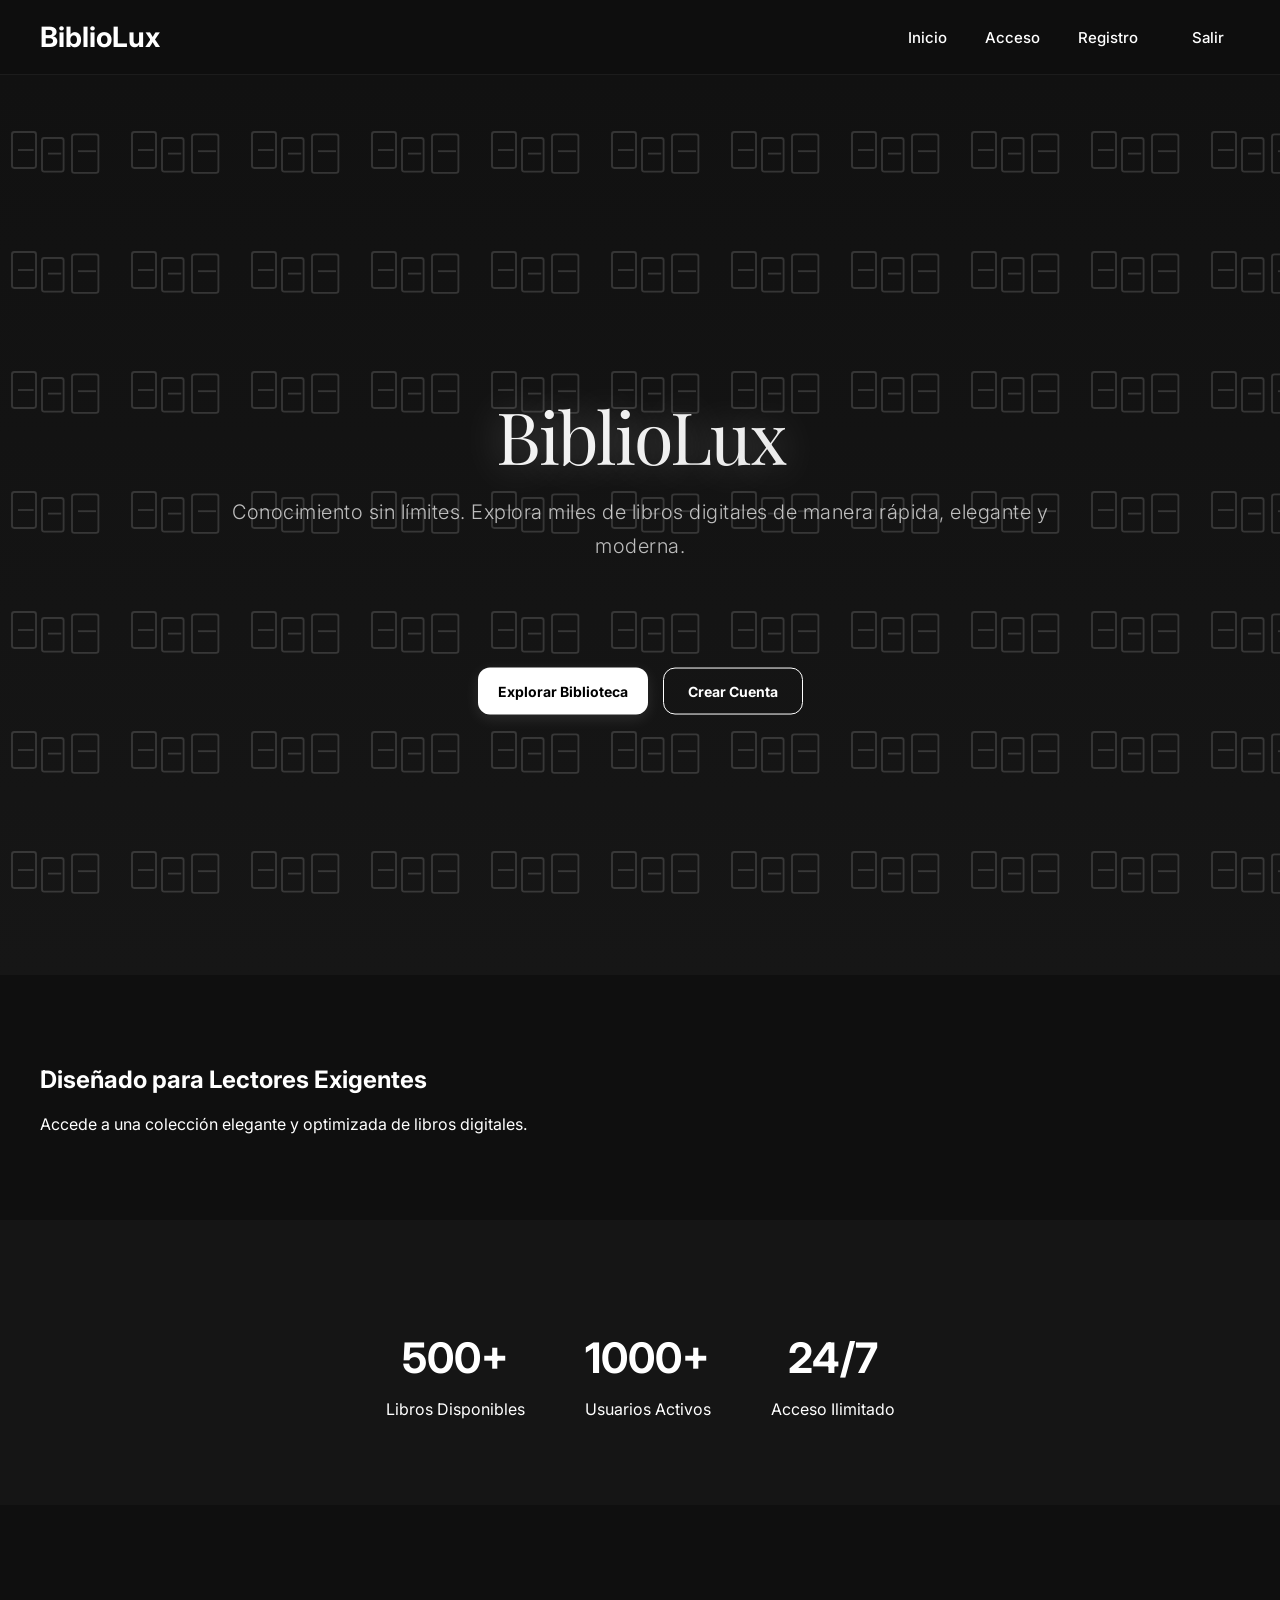
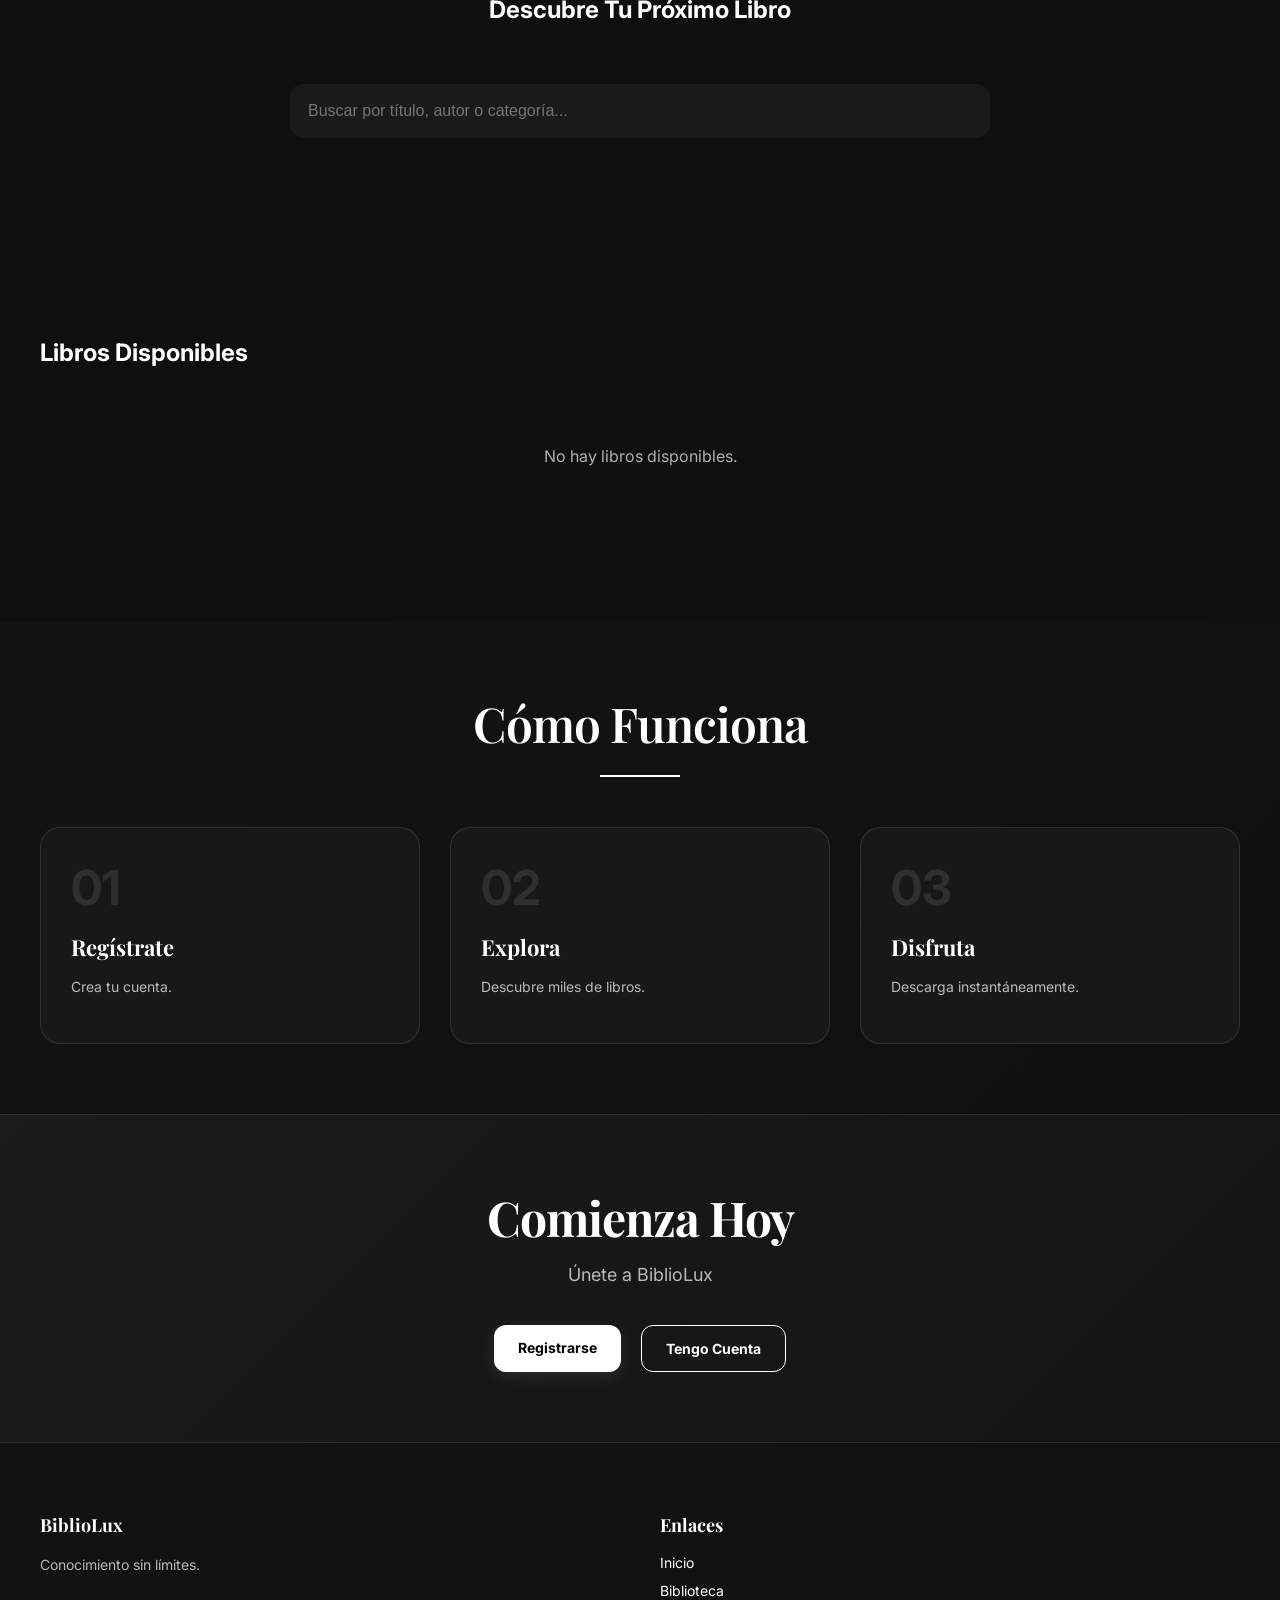
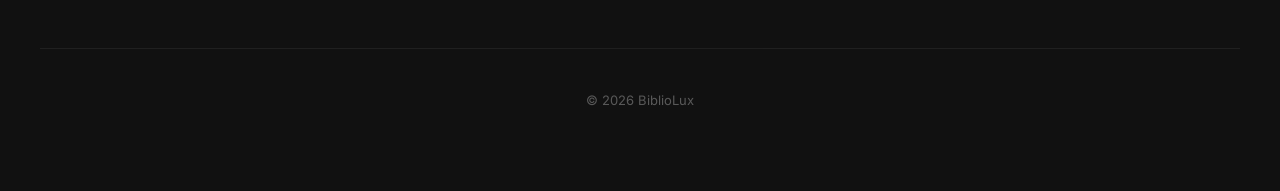
==== commit a4abd6ca: "Arreglo categorías" ====
--- a/index.html
+++ b/index.html
@@ -2,396 +2,743 @@
 <html lang="es">
 <head>
 <meta charset="UTF-8">
-<title>BiblioLux - Versión Alterna</title>
+<title>BiblioLux</title>
+
 <link href="https://fonts.googleapis.com/css2?family=Playfair+Display:wght@400;600&family=Inter:wght@300;400;500&display=swap" rel="stylesheet">
 <link rel="stylesheet" href="estilos.css">
+
 <style>
-/* Additional styles for tooltips and new elements */
-.tooltip {
-    position: relative;
-    display: inline-block;
-}
-.tooltip .tooltiptext {
-    visibility: hidden;
-    width: 300px;
-    background-color: rgba(0,0,0,0.8);
-    color: #fff;
-    text-align: center;
-    border-radius: 6px;
-    padding: 5px 10px;
-    position: absolute;
-    z-index: 1;
-    bottom: 125%;
-    left: 50%;
-    margin-left: -150px;
-    opacity: 0;
-    transition: opacity 0.3s;
-}
-.tooltip:hover .tooltiptext {
-    visibility: visible;
-    opacity: 1;
-}
-.featured-books {
-    position: relative;
-    padding: 40px 60px;
-    background: rgba(255,255,255,0.05);
-    margin: 20px 0;
-    overflow: hidden;
-}
-
-.featured-books::before {
-    content: "";
-    position: absolute;
-    inset: 0;
-    background-image: url('data:image/svg+xml,<svg xmlns="http://www.w3.org/2000/svg" width="100" height="100"><g opacity="0.14" fill="none" stroke="%23ffffff" stroke-width="1.5"><rect x="8" y="18" width="20" height="30" rx="2"/><rect x="40" y="15" width="18" height="28" rx="2"/><rect x="68" y="12" width="18" height="32" rx="2"/><line x1="11" y1="26" x2="26" y2="26"/><line x1="43" y1="30" x2="58" y2="30"/><line x1="71" y1="29" x2="86" y2="29"/></g></svg>');
-    background-size: 120px 120px;
-    background-repeat: repeat;
-    background-position: center;
-    filter: grayscale(100%) opacity(0.18);
-    pointer-events: none;
-    z-index: 0;
-}
-
-.featured-books > * {
-    position: relative;
-    z-index: 1;
-}
-
-.stats {
-    display: flex;
-    justify-content: space-around;
-    padding: 20px;
-    background: rgba(0,0,0,0.3);
-}
-.stat-item {
-    text-align: center;
-}
-.search-section {
-    padding: 40px 60px;
-    text-align: center;
-}
-.empty-state {
-    text-align: center;
-    padding: 40px;
-    color: #ccc;
-}
+
+/* =========================
+OPTIMIZACIÓN GENERAL
+========================= */
+
+*{
+    box-sizing:border-box;
+}
+
+html{
+    scroll-behavior:smooth;
+}
+
+body{
+    margin:0;
+    background:#0f0f0f;
+    color:white;
+    font-family:'Inter',sans-serif;
+    overflow-x:hidden;
+}
+
+/* =========================
+QUITADO:
+- VIDEO
+- PARTÍCULAS
+- GLOW
+========================= */
+
+.hero{
+    min-height:85vh;
+    display:flex;
+    align-items:center;
+    justify-content:center;
+    text-align:center;
+    padding:80px 20px;
+    background:
+    linear-gradient(
+        180deg,
+        #111111 0%,
+        #161616 100%
+    );
+}
+
+.hero-content{
+    max-width:900px;
+}
+
+.hero h1{
+    font-size:72px;
+    margin-bottom:20px;
+    font-family:
+    'Playfair Display',
+    serif;
+}
+
+.hero p{
+    font-size:20px;
+    opacity:0.8;
+    line-height:1.7;
+}
+
+/* =========================
+NAVBAR
+========================= */
+
+.navbar{
+    position:sticky;
+    top:0;
+    z-index:1000;
+
+    display:flex;
+    justify-content:space-between;
+    align-items:center;
+
+    padding:20px 40px;
+
+    background:
+    rgba(15,15,15,0.95);
+
+    backdrop-filter:blur(10px);
+
+    border-bottom:
+    1px solid rgba(255,255,255,0.06);
+}
+
+.navbar h2{
+    margin:0;
+    font-size:28px;
+}
+
+.navbar a,
+.navbar button{
+
+    color:white;
+    text-decoration:none;
+    margin-left:18px;
+
+    background:none;
+    border:none;
+
+    cursor:pointer;
+
+    font-size:15px;
+}
+
+.navbar button:hover,
+.navbar a:hover{
+    opacity:0.7;
+}
+
+/* =========================
+SIDEBAR
+========================= */
+
+.sidebar{
+    display:none;
+}
+
+/* =========================
+SECCIONES
+========================= */
+
+.info,
+.stats,
+.search-section,
+.featured-books,
+.section-how-it-works,
+.section-showcase,
+.section-categories,
+.section-collections,
+.section-final-cta,
+.footer{
+
+    padding:70px 40px;
+}
+
+/* =========================
+SEARCH
+========================= */
+
+.search-section{
+    text-align:center;
+}
+
+#buscador{
+
+    width:100%;
+    max-width:700px;
+
+    padding:18px;
+
+    border:none;
+    border-radius:14px;
+
+    background:#1a1a1a;
+    color:white;
+
+    font-size:16px;
+
+    outline:none;
+}
+
+/* =========================
+LIBROS
+========================= */
+
+.fila{
+
+    display:grid;
+
+    grid-template-columns:
+    repeat(auto-fill,minmax(180px,1fr));
+
+    gap:24px;
+
+    margin-top:30px;
+}
+
+.libro{
+
+    background:#181818;
+
+    border-radius:18px;
+
+    overflow:hidden;
+
+    transition:0.3s;
+}
+
+.libro:hover{
+    transform:translateY(-5px);
+}
+
+.libro img{
+
+    width:100%;
+    height:270px;
+
+    object-fit:cover;
+
+    display:block;
+}
+
+.info-libro{
+    padding:18px;
+}
+
+.info-libro p{
+    min-height:50px;
+    margin-bottom:15px;
+}
+
+.info-libro a{
+
+    display:inline-block;
+
+    padding:10px 16px;
+
+    border-radius:10px;
+
+    background:white;
+    color:black;
+
+    text-decoration:none;
+    font-weight:bold;
+}
+
+/* =========================
+BOTÓN
+========================= */
+
+.btn-primary,
+.btn-secondary,
+.ver-mas-btn{
+
+    display:inline-block;
+
+    padding:14px 24px;
+
+    border-radius:12px;
+
+    text-decoration:none;
+
+    font-weight:bold;
+
+    transition:0.3s;
+
+    cursor:pointer;
+}
+
+.btn-primary{
+
+    background:white;
+    color:black;
+}
+
+.btn-secondary{
+
+    border:1px solid white;
+    color:white;
+}
+
+.btn-primary:hover,
+.btn-secondary:hover,
+.ver-mas-btn:hover{
+
+    opacity:0.8;
+}
+
+/* =========================
+STATS
+========================= */
+
+.stats{
+
+    display:flex;
+    justify-content:center;
+    gap:60px;
+
+    text-align:center;
+
+    background:#151515;
+}
+
+.stat-item h3{
+    font-size:42px;
+    margin-bottom:10px;
+}
+
+/* =========================
+SECCIONES MODERNAS
+========================= */
+
+.section-header{
+    text-align:center;
+    margin-bottom:50px;
+}
+
+.header-line{
+
+    width:80px;
+    height:2px;
+
+    background:white;
+
+    margin:20px auto;
+}
+
+.steps-grid,
+.categories-grid,
+.collections-grid{
+
+    display:grid;
+
+    gap:30px;
+}
+
+.steps-grid{
+
+    grid-template-columns:
+    repeat(auto-fit,minmax(220px,1fr));
+}
+
+.categories-grid{
+
+    grid-template-columns:
+    repeat(auto-fit,minmax(200px,1fr));
+}
+
+.collections-grid{
+
+    grid-template-columns:
+    repeat(auto-fit,minmax(320px,1fr));
+}
+
+.step-card,
+.category-card,
+.collection-card{
+
+    background:#181818;
+
+    border-radius:20px;
+
+    padding:30px;
+}
+
+.collection-card img{
+    display:none;
+}
+
+/* =========================
+FOOTER
+========================= */
+
+.footer{
+
+    background:#111111;
+}
+
+.footer-content{
+
+    display:grid;
+
+    grid-template-columns:
+    repeat(auto-fit,minmax(220px,1fr));
+
+    gap:40px;
+}
+
+.footer ul{
+    list-style:none;
+    padding:0;
+}
+
+.footer a{
+    color:white;
+    text-decoration:none;
+}
+
+.footer-bottom{
+    margin-top:40px;
+    text-align:center;
+    opacity:0.6;
+}
+
+/* =========================
+RESPONSIVE
+========================= */
+
+@media(max-width:768px){
+
+    .hero h1{
+        font-size:48px;
+    }
+
+    .navbar{
+
+        flex-direction:column;
+        gap:15px;
+    }
+
+    .stats{
+
+        flex-direction:column;
+        gap:30px;
+    }
+}
+
 </style>
 </head>
+
 <body>
-    <canvas id="particles"></canvas>
-    <div id="glow"></div>
-
-    <!-- SIDEBAR IZQUIERDO -->
-    <aside class="sidebar" title="Sidebar: Quick access panel for additional information and navigation. Provides easy access to key features without cluttering main content.">
-        <div class="sidebar-content">
-            <div class="sidebar-section">
-                <h3>Información</h3>
-                <ul>
-                    <li><a href="#about">Sobre BiblioLux</a></li>
-                    <li><a href="#categories">Categorías</a></li>
-                    <li><a href="#contact">Contacto</a></li>
-                </ul>
+
+<!-- NAVBAR -->
+
+<nav class="navbar">
+
+    <h2>BiblioLux</h2>
+
+    <div>
+
+        <span id="usuarioActivo"></span>
+
+        <a href="index1.html">
+            Inicio
+        </a>
+
+        <a href="login.html">
+            Acceso
+        </a>
+
+        <a href="registro.html">
+            Registro
+        </a>
+
+        <button onclick="cerrarSesion()">
+            Salir
+        </button>
+
+    </div>
+
+</nav>
+
+<!-- HERO -->
+
+<section class="hero">
+
+    <div class="hero-content">
+
+        <h1>
+            BiblioLux
+        </h1>
+
+        <p>
+
+            Conocimiento sin límites.
+            Explora miles de libros
+            digitales de manera rápida,
+            elegante y moderna.
+
+        </p>
+
+        <br>
+
+        <div class="hero-actions">
+
+            <button
+            class="btn-primary"
+            onclick="document.querySelector('.search-section').scrollIntoView()">
+
+                Explorar Biblioteca
+
+            </button>
+
+            <a href="registro.html"
+            class="btn-secondary">
+
+                Crear Cuenta
+
+            </a>
+
+        </div>
+
+    </div>
+
+</section>
+
+<!-- INFO -->
+
+<section class="info">
+
+    <h2>
+        Diseñado para Lectores Exigentes
+    </h2>
+
+    <p>
+
+        Accede a una colección
+        elegante y optimizada
+        de libros digitales.
+
+    </p>
+
+</section>
+
+<!-- STATS -->
+
+<section class="stats">
+
+    <div class="stat-item">
+
+        <h3>500+</h3>
+
+        <p>
+            Libros Disponibles
+        </p>
+
+    </div>
+
+    <div class="stat-item">
+
+        <h3>1000+</h3>
+
+        <p>
+            Usuarios Activos
+        </p>
+
+    </div>
+
+    <div class="stat-item">
+
+        <h3>24/7</h3>
+
+        <p>
+            Acceso Ilimitado
+        </p>
+
+    </div>
+
+</section>
+
+<!-- SEARCH -->
+
+<section class="search-section">
+
+    <h2>
+        Descubre Tu Próximo Libro
+    </h2>
+
+    <input
+    type="text"
+    id="buscador"
+
+    placeholder=
+    "Buscar por título, autor o categoría..."
+
+    onkeyup="buscarLibro()">
+
+</section>
+
+<!-- LIBROS -->
+
+<section class="featured-books">
+
+    <h2>
+        Libros Disponibles
+    </h2>
+
+    <div id="contenedorCategorias"></div>
+
+</section>
+
+<!-- HOW -->
+
+<section class="section-how-it-works">
+
+    <div class="section-header">
+
+        <h2>
+            Cómo Funciona
+        </h2>
+
+        <div class="header-line"></div>
+
+    </div>
+
+    <div class="steps-grid">
+
+        <div class="step-card">
+
+            <div class="step-number">
+                01
             </div>
-            <div class="sidebar-section">
-                <h3>Acceso Rápido</h3>
-                <ul>
-                    <li><a href="login.html">Iniciar Sesión</a></li>
-                    <li><a href="registro.html">Registrarse</a></li>
-                    <li><a href="#favorites">Mis Favoritos</a></li>
-                </ul>
+
+            <h3>
+                Regístrate
+            </h3>
+
+            <p>
+                Crea tu cuenta.
+            </p>
+
+        </div>
+
+        <div class="step-card">
+
+            <div class="step-number">
+                02
             </div>
-            <div class="sidebar-section">
-                <h3>Estadísticas</h3>
-                <div class="sidebar-stats">
-                    <div class="stat-mini">
-                        <span class="stat-number">500+</span>
-                        <span class="stat-label">Libros</span>
-                    </div>
-                    <div class="stat-mini">
-                        <span class="stat-number">1000+</span>
-                        <span class="stat-label">Usuarios</span>
-                    </div>
-                </div>
+
+            <h3>
+                Explora
+            </h3>
+
+            <p>
+                Descubre miles de libros.
+            </p>
+
+        </div>
+
+        <div class="step-card">
+
+            <div class="step-number">
+                03
             </div>
+
+            <h3>
+                Disfruta
+            </h3>
+
+            <p>
+                Descarga instantáneamente.
+            </p>
+
         </div>
-    </aside>
-
-    <nav class="navbar" title="Navbar: Fixed navigation with blur effect for modern feel, ensuring easy access to key pages without cluttering the main content.">
-        <h2>BiblioLux</h2>
-        <div>
-            <span id="usuarioActivo"></span>
-            <a href="index1.html">Inicio</a>
-            <a href="login.html">Acceso</a>
-            <a href="registro.html">Registro</a>
-            <button onclick="cerrarSesion()">Salir</button>
+
+    </div>
+
+</section>
+
+<!-- CTA -->
+
+<section class="section-final-cta">
+
+    <div class="cta-content">
+
+        <h2>
+            Comienza Hoy
+        </h2>
+
+        <p>
+            Únete a BiblioLux
+        </p>
+
+        <div class="cta-buttons">
+
+            <a href="registro.html"
+            class="btn-primary">
+
+                Registrarse
+
+            </a>
+
+            <a href="login.html"
+            class="btn-secondary">
+
+                Tengo Cuenta
+
+            </a>
+
         </div>
-    </nav>
-
-    <section class="hero" title="Hero Section: Immersive video background with clear CTA to guide users downward, creating emotional connection and encouraging exploration. The dark theme evokes mystery and focus, aligning with 'book light' concept.">
-        <video autoplay muted loop class="video-bg">
-            <source src="https://cdn.coverr.co/videos/coverr-library-books-1573/1080p.mp4">
-        </video>
-        <div class="hero-content">
-            <h1>Biblioteca Digital</h1>
-            <p>Explora una experiencia de lectura premium con libros iluminados</p>
-            
-            <div class="hero-features">
-                <div class="feature-item">
-                    <div class="feature-icon">
-                        <svg width="32" height="32" viewBox="0 0 24 24" fill="none" xmlns="http://www.w3.org/2000/svg">
-                            <path d="M12 2L13.09 8.26L19 9L13.09 9.74L12 16L10.91 9.74L5 9L10.91 8.26L12 2Z" fill="white" opacity="0.8"/>
-                            <path d="M3 21V19H21V21H3Z" fill="white" opacity="0.6"/>
-                        </svg>
-                    </div>
-                    <span class="feature-text">500+ Libros</span>
-                </div>
-                <div class="feature-item">
-                    <div class="feature-icon">
-                        <svg width="32" height="32" viewBox="0 0 24 24" fill="none" xmlns="http://www.w3.org/2000/svg">
-                            <circle cx="12" cy="12" r="10" stroke="white" stroke-width="1.5" opacity="0.8"/>
-                            <path d="M12 6V12L16 14" stroke="white" stroke-width="1.5" stroke-linecap="round" opacity="0.8"/>
-                        </svg>
-                    </div>
-                    <span class="feature-text">Acceso 24/7</span>
-                </div>
-                <div class="feature-item">
-                    <div class="feature-icon">
-                        <svg width="32" height="32" viewBox="0 0 24 24" fill="none" xmlns="http://www.w3.org/2000/svg">
-                            <path d="M13 2L3 14H12L11 22L21 10H12L13 2Z" fill="white" opacity="0.8"/>
-                        </svg>
-                    </div>
-                    <span class="feature-text">Descarga Instantánea</span>
-                </div>
-            </div>
-            
-            <div class="hero-actions">
-                <button class="btn-primary" onclick="document.querySelector('.search-section').scrollIntoView()">Explorar Biblioteca</button>
-                <a href="registro.html" class="btn-secondary">Crear Cuenta</a>
-            </div>
+
+    </div>
+
+</section>
+
+<!-- FOOTER -->
+
+<footer class="footer">
+
+    <div class="footer-content">
+
+        <div class="footer-section">
+
+            <h3>
+                BiblioLux
+            </h3>
+
+            <p>
+                Conocimiento sin límites.
+            </p>
+
         </div>
-    </section>
-
-    <section class="info" title="Info Section: Concise overview with benefits, using whitespace for readability. Helps users understand value proposition quickly, reducing decision friction.">
-        <h2>Diseñado para Lectores Exigentes</h2>
-        <p>Accede a una colección curada de libros digitales con interfaz elegante, búsqueda intuitiva y descargas instantáneas. Únete a miles de lectores en un viaje literario iluminado.</p>
-    </section>
-
-    <section class="stats" title="Stats Section: Social proof with numbers builds trust and community feel. Visual counters make the site feel active and populated, countering emptiness.">
-        <div class="stat-item">
-            <h3>500+</h3>
-            <p>Libros Disponibles</p>
+
+        <div class="footer-section">
+
+            <h4>
+                Enlaces
+            </h4>
+
+            <ul>
+
+                <li>
+                    <a href="#">
+                        Inicio
+                    </a>
+                </li>
+
+                <li>
+                    <a href="#">
+                        Biblioteca
+                    </a>
+                </li>
+
+            </ul>
+
         </div>
-        <div class="stat-item">
-            <h3>1000+</h3>
-            <p>Usuarios Activos</p>
-        </div>
-        <div class="stat-item">
-            <h3>24/7</h3>
-            <p>Acceso Ilimitado</p>
-        </div>
-    </section>
-
-    <section class="search-section" title="Search Section: Prominent, centered search with placeholder encourages interaction. Real-time filtering provides immediate feedback, improving usability.">
-        <h2>Descubre Tu Próximo Libro</h2>
-        <input type="text" id="buscador" placeholder="Buscar por título, autor o categoría..." onkeyup="buscarLibro()">
-    </section>
-
-    <section class="featured-books" title="Featured Books: The library section is loaded dynamically, so no static cards are needed.">
-        <h2>Libros Disponibles</h2>
-        <div id="contenedorCategorias"></div>
-    </section>
-
-    <!-- SECCIÓN: CÓMO FUNCIONA -->
-    <section class="section-how-it-works">
-        <div class="section-header">
-            <h2>Cómo Funciona BiblioLux</h2>
-            <div class="header-line"></div>
-        </div>
-        <div class="steps-grid">
-            <div class="step-card">
-                <div class="step-number">01</div>
-                <h3>Registrate</h3>
-                <p>Crea tu cuenta en segundos y accede a la biblioteca completa.</p>
-            </div>
-            <div class="step-card">
-                <div class="step-number">02</div>
-                <h3>Busca & Descubre</h3>
-                <p>Explora nuestro catálogo de 500+ libros curados manualmente.</p>
-            </div>
-            <div class="step-card">
-                <div class="step-number">03</div>
-                <h3>Lee & Disfruta</h3>
-                <p>Descarga y lee tus libros en cualquier momento, en cualquier lugar.</p>
-            </div>
-        </div>
-    </section>
-
-    <!-- SECCIÓN: DESTACADO -->
-    <section class="section-showcase">
-        <div class="showcase-content">
-            <div class="showcase-text">
-                <h2>La Experiencia de Lectura Redefinida</h2>
-                <p>BiblioLux no es solo una biblioteca. Es un viaje literario donde cada página te transporta a nuevos mundos. Con una interfaz diseñada para lectores exigentes, acceso instantáneo a miles de títulos y características premium, redefinimos qué significa leer en el digital.</p>
-                <a href="registro.html" class="btn-secondary">Descubre Más</a>
-            </div>
-            <div class="showcase-visual">
-                <div class="visual-card">
-                    <svg width="64" height="64" viewBox="0 0 24 24" fill="none" xmlns="http://www.w3.org/2000/svg">
-                        <path d="M12 2L13.09 8.26L19 9L13.09 9.74L12 16L10.91 9.74L5 9L10.91 8.26L12 2Z" fill="white" opacity="0.8"/>
-                        <path d="M3 21V19H21V21H3Z" fill="white" opacity="0.6"/>
-                    </svg>
-                </div>
-            </div>
-        </div>
-    </section>
-
-    <!-- SECCIÓN: CATEGORÍAS DESTACADAS -->
-    <section class="section-categories">
-        <div class="section-header">
-            <h2>Explora Nuestras Categorías</h2>
-            <div class="header-line"></div>
-        </div>
-        <div class="categories-grid">
-            <div class="category-card">
-                <div class="category-icon">
-                    <svg width="48" height="48" viewBox="0 0 24 24" fill="none" xmlns="http://www.w3.org/2000/svg">
-                        <path d="M12 2L13.09 8.26L19 9L13.09 9.74L12 16L10.91 9.74L5 9L10.91 8.26L12 2Z" fill="white" opacity="0.8"/>
-                        <path d="M3 21V19H21V21H3Z" fill="white" opacity="0.6"/>
-                    </svg>
-                </div>
-                <h3>Ficción</h3>
-                <p>150+ títulos</p>
-            </div>
-            <div class="category-card">
-                <div class="category-icon">
-                    <svg width="48" height="48" viewBox="0 0 24 24" fill="none" xmlns="http://www.w3.org/2000/svg">
-                        <circle cx="12" cy="12" r="3" stroke="white" stroke-width="1.5" opacity="0.8"/>
-                        <path d="M12 1V3M12 21V23M4.22 4.22L5.64 5.64M18.36 18.36L19.78 19.78M1 12H3M21 12H23M4.22 19.78L5.64 18.36M18.36 5.64L19.78 4.22" stroke="white" stroke-width="1.5" opacity="0.8"/>
-                        <circle cx="12" cy="12" r="8" stroke="white" stroke-width="1.5" opacity="0.6"/>
-                    </svg>
-                </div>
-                <h3>Ciencia</h3>
-                <p>120+ títulos</p>
-            </div>
-            <div class="category-card">
-                <div class="category-icon">
-                    <svg width="48" height="48" viewBox="0 0 24 24" fill="none" xmlns="http://www.w3.org/2000/svg">
-                        <rect x="2" y="3" width="20" height="14" rx="2" stroke="white" stroke-width="1.5" opacity="0.8"/>
-                        <line x1="8" y1="21" x2="16" y2="21" stroke="white" stroke-width="1.5" opacity="0.8"/>
-                        <line x1="12" y1="17" x2="12" y2="21" stroke="white" stroke-width="1.5" opacity="0.8"/>
-                        <rect x="6" y="7" width="12" height="8" rx="1" stroke="white" stroke-width="1.5" opacity="0.6"/>
-                    </svg>
-                </div>
-                <h3>Tecnología</h3>
-                <p>90+ títulos</p>
-            </div>
-            <div class="category-card">
-                <div class="category-icon">🌍</div>
-                <h3>Viajes</h3>
-                <p>80+ títulos</p>
-            </div>
-        </div>
-    </section>
-
-    <!-- SECCIÓN: COLECCIONES DESTACADAS -->
-    <section class="section-collections">
-        <div class="section-header">
-            <h2>Colecciones Destacadas</h2>
-            <div class="header-line"></div>
-        </div>
-        <div class="collections-grid">
-            <!-- COLECCIÓN AVENTURA -->
-            <div class="collection-card">
-                <div class="collection-image">
-                    <img src="https://images.unsplash.com/photo-1506905925346-21bda4d32df4?w=400&h=300&fit=crop&grayscale" alt="Colección Aventura">
-                    <div class="collection-chip">Aventura</div>
-                </div>
-                <div class="collection-info">
-                    <div class="collection-features">
-                        <span class="feature-tag">Viajes</span>
-                        <span class="feature-tag">Exploración</span>
-                        <span class="feature-tag">Supervivencia</span>
-                    </div>
-                    <p class="collection-description">Embárcate en viajes épicos a través de tierras desconocidas. Historias de exploradores valientes, tesoros ocultos y aventuras inolvidables que te transportarán a mundos lejanos.</p>
-                    <a href="#" class="collection-explore">Explora →</a>
-                </div>
-            </div>
-
-            <!-- COLECCIÓN CIENCIA -->
-            <div class="collection-card">
-                <div class="collection-image">
-                    <img src="https://images.unsplash.com/photo-1532094349884-543bc11b234d?w=400&h=300&fit=crop&grayscale" alt="Colección Ciencia">
-                    <div class="collection-chip">Ciencia</div>
-                </div>
-                <div class="collection-info">
-                    <div class="collection-features">
-                        <span class="feature-tag">Investigación</span>
-                        <span class="feature-tag">Descubrimientos</span>
-                        <span class="feature-tag">Innovación</span>
-                    </div>
-                    <p class="collection-description">Descubre los secretos del universo a través de mentes brillantes. Desde la física cuántica hasta la biología molecular, explora el fascinante mundo de la ciencia moderna.</p>
-                    <a href="#" class="collection-explore">Explora →</a>
-                </div>
-            </div>
-
-            <!-- COLECCIÓN FICCIÓN -->
-            <div class="collection-card">
-                <div class="collection-image">
-                    <img src="https://images.unsplash.com/photo-1481627834876-b7833e8f5570?w=400&h=300&fit=crop&grayscale" alt="Colección Ficción">
-                    <div class="collection-chip">Ficción</div>
-                </div>
-                <div class="collection-info">
-                    <div class="collection-features">
-                        <span class="feature-tag">Imaginación</span>
-                        <span class="feature-tag">Historias</span>
-                        <span class="feature-tag">Mundos Paralelos</span>
-                    </div>
-                    <p class="collection-description">Sumérgete en universos alternativos creados por la imaginación humana. Novelas que desafían la realidad y te llevan a lugares donde todo es posible.</p>
-                    <a href="#" class="collection-explore">Explora →</a>
-                </div>
-            </div>
-        </div>
-    </section>
-
-    <!-- SECCIÓN: CTA FINAL -->
-    <section class="section-final-cta">
-        <div class="cta-content">
-            <h2>Comienza Tu Viaje Literario Hoy</h2>
-            <p>Únete a miles de lectores que ya disfrutan de BiblioLux</p>
-            <div class="cta-buttons">
-                <a href="registro.html" class="btn-primary">Registrarse Ahora</a>
-                <a href="login.html" class="btn-secondary">Tengo Cuenta</a>
-            </div>
-        </div>
-    </section>
-
-    <!-- FOOTER -->
-    <footer class="footer">
-        <div class="footer-content">
-            <div class="footer-section">
-                <h3>BiblioLux</h3>
-                <p>La biblioteca digital para lectores exigentes.</p>
-            </div>
-            <div class="footer-section">
-                <h4>Enlaces</h4>
-                <ul>
-                    <li><a href="#about">Sobre Nosotros</a></li>
-                    <li><a href="#contact">Contacto</a></li>
-                    <li><a href="#terms">Términos</a></li>
-                </ul>
-            </div>
-            <div class="footer-section">
-                <h4>Contacto</h4>
-                <p>info@bibliolux.com</p>
-                <p>+1 (555) 123-4567</p>
-            </div>
-        </div>
-        <div class="footer-bottom">
-            <p>&copy; 2026 BiblioLux. Todos los derechos reservados.</p>
-        </div>
-    </footer>
-
-    <script src="script.js"></script>
+
+    </div>
+
+    <div class="footer-bottom">
+
+        <p>
+            © 2026 BiblioLux
+        </p>
+
+    </div>
+
+</footer>
+
+<script src="script.js"></script>
+
 </body>
-</html></content>
-<parameter name="filePath">c:\Users\User\Desktop\biblioteca-virtual\index1.html+</html>
